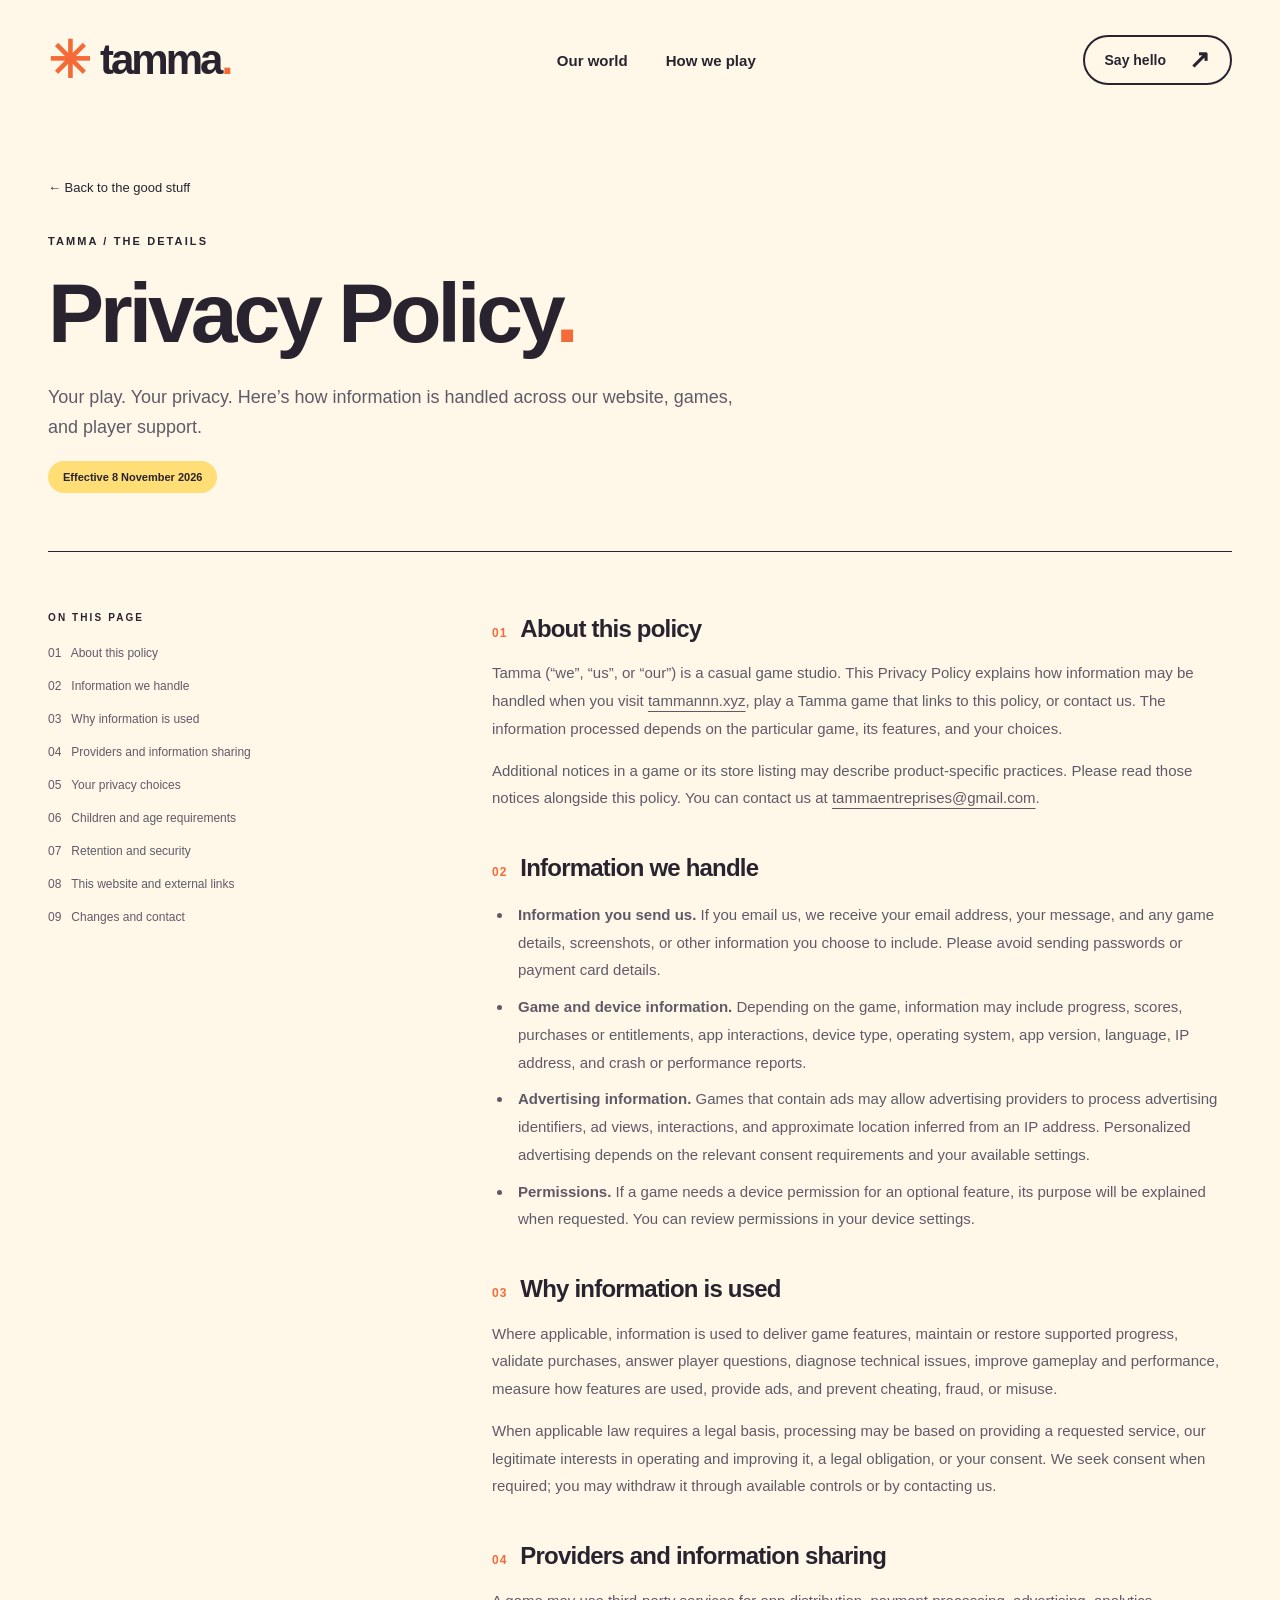
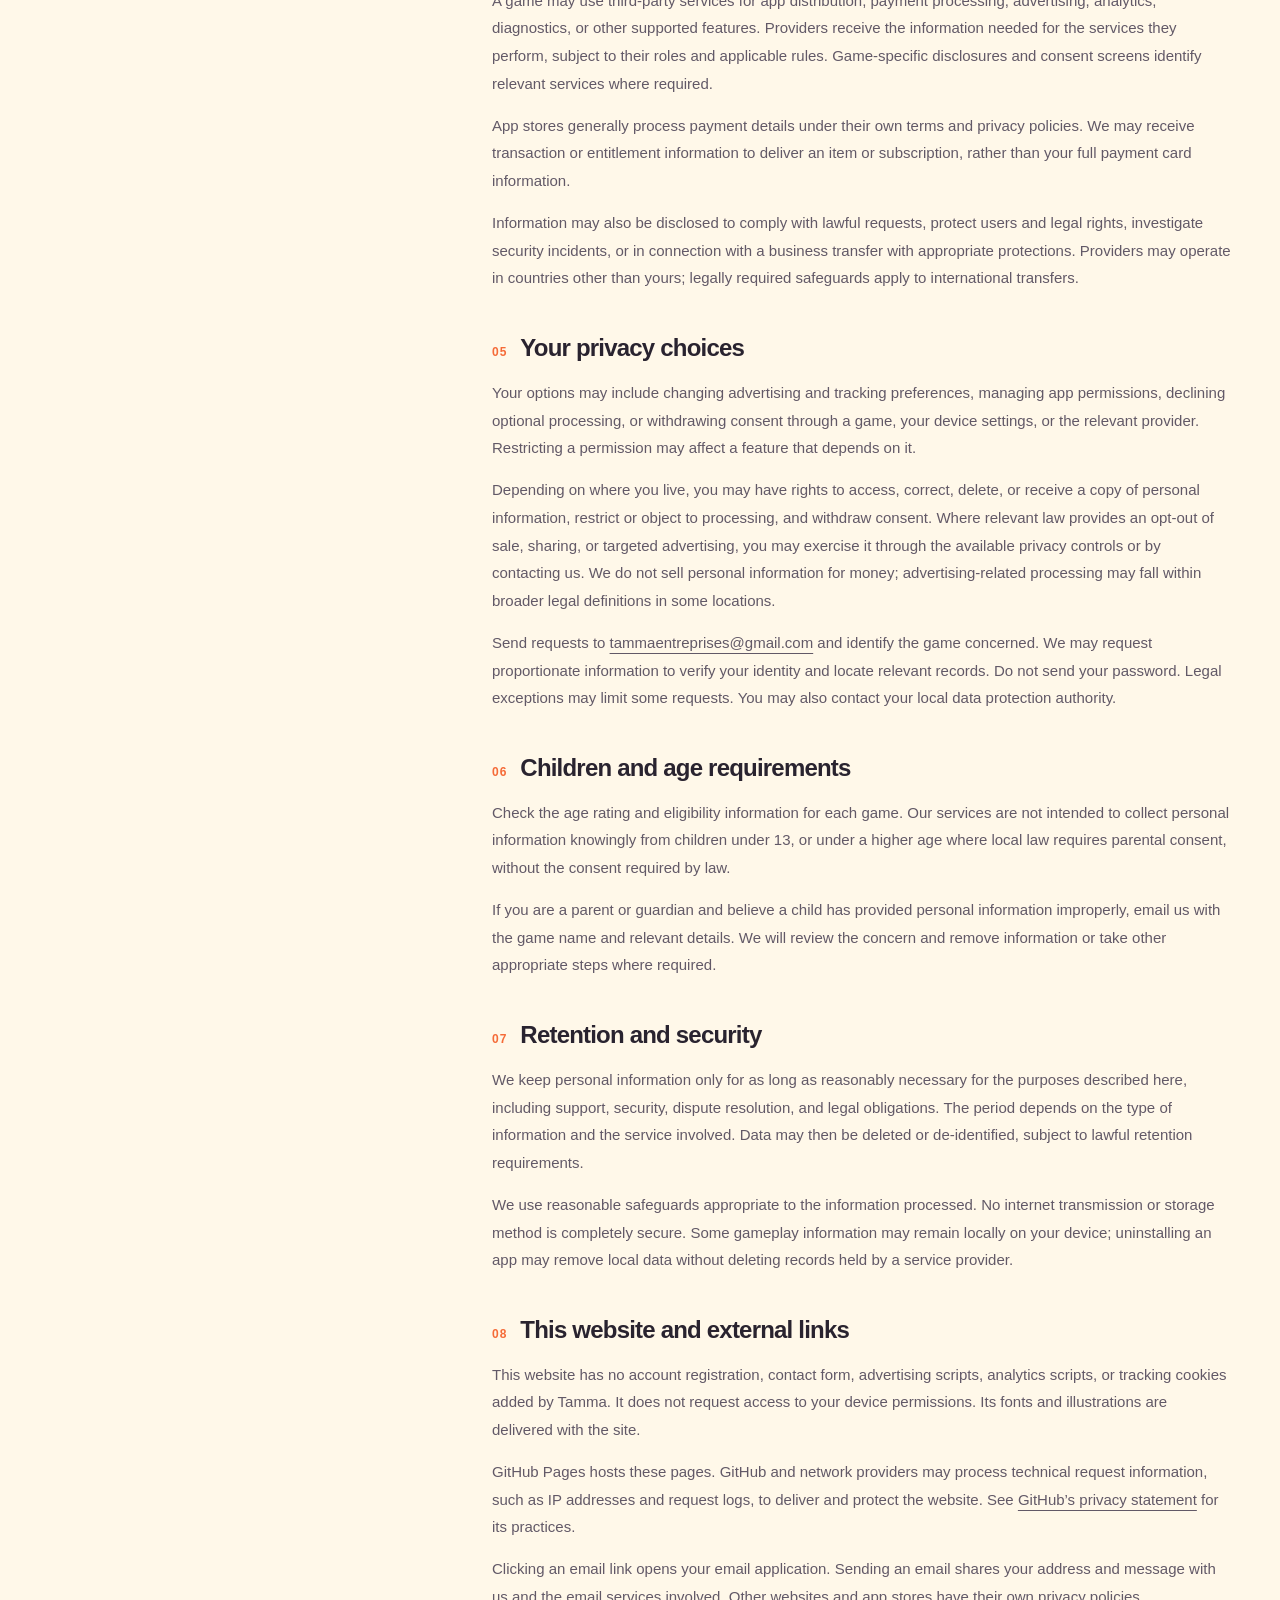
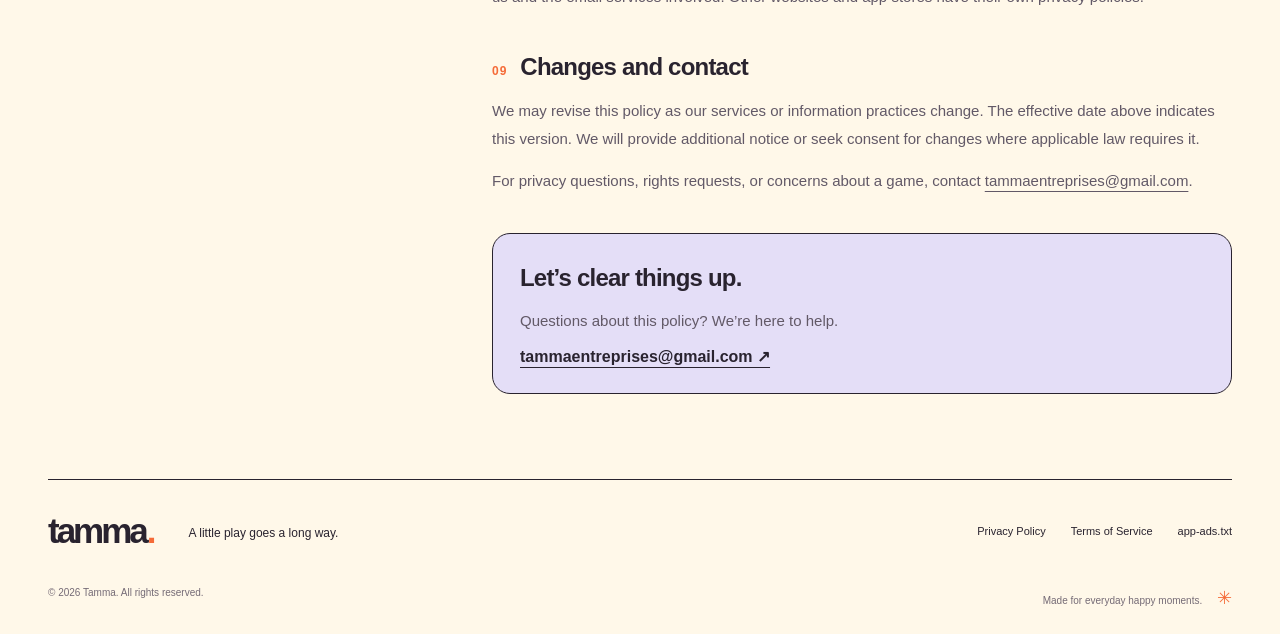
==== privacy-policy/index.html @ 41257cf4 "Serve privacy policy at /privacy-policy/" ====
<!doctype html><html lang="en"><head><meta charset="utf-8"><meta name="viewport" content="width=device-width, initial-scale=1"><meta name="theme-color" content="#fff8e9"><title>Privacy Policy | Tamma</title><meta name="description" content="Your play. Your privacy. Here’s how information is handled across our website, games, and player support."><link rel="canonical" href="https://tammannn.xyz/privacy-policy/"><link rel="icon" href="/favicon.svg" type="image/svg+xml"><link rel="stylesheet" href="/style.css"></head><body><a class="skip" href="#main">Skip to content</a><header class="site-header wrap"><a class="brand" href="/" aria-label="Tamma home"><span class="brand-flower" aria-hidden="true">✳</span>tamma<span class="brand-dot">.</span></a><nav aria-label="Main navigation"><a href="/#world">Our world</a><a href="/#approach">How we play</a></nav><a class="button small" href="/#contact">Say hello <span aria-hidden="true">↗</span></a></header><main id="main"><div class="legal-hero wrap"><a class="back-link" href="/">← Back to the good stuff</a><p class="eyebrow">TAMMA / THE DETAILS</p><h1>Privacy Policy<span class="orange-text">.</span></h1><p class="legal-intro">Your play. Your privacy. Here’s how information is handled across our website, games, and player support.</p><p class="legal-date">Effective 8 November 2026</p></div><div class="legal-layout wrap"><aside class="legal-toc"><p class="eyebrow">ON THIS PAGE</p><nav aria-label="On this page"><a href="#section-1">01 &nbsp; About this policy</a><a href="#section-2">02 &nbsp; Information we handle</a><a href="#section-3">03 &nbsp; Why information is used</a><a href="#section-4">04 &nbsp; Providers and information sharing</a><a href="#section-5">05 &nbsp; Your privacy choices</a><a href="#section-6">06 &nbsp; Children and age requirements</a><a href="#section-7">07 &nbsp; Retention and security</a><a href="#section-8">08 &nbsp; This website and external links</a><a href="#section-9">09 &nbsp; Changes and contact</a></nav></aside><article class="legal-body" aria-label="Privacy Policy"><section id="section-1"><h2><span>01</span>About this policy</h2><p>Tamma (“we”, “us”, or “our”) is a casual game studio. This Privacy Policy explains how information may be handled when you visit <a href="https://tammannn.xyz/">tammannn.xyz</a>, play a Tamma game that links to this policy, or contact us. The information processed depends on the particular game, its features, and your choices.</p><p>Additional notices in a game or its store listing may describe product-specific practices. Please read those notices alongside this policy. You can contact us at <a href="mailto:tammaentreprises@gmail.com">tammaentreprises@gmail.com</a>.</p></section><section id="section-2"><h2><span>02</span>Information we handle</h2><ul><li><strong>Information you send us.</strong> If you email us, we receive your email address, your message, and any game details, screenshots, or other information you choose to include. Please avoid sending passwords or payment card details.</li><li><strong>Game and device information.</strong> Depending on the game, information may include progress, scores, purchases or entitlements, app interactions, device type, operating system, app version, language, IP address, and crash or performance reports.</li><li><strong>Advertising information.</strong> Games that contain ads may allow advertising providers to process advertising identifiers, ad views, interactions, and approximate location inferred from an IP address. Personalized advertising depends on the relevant consent requirements and your available settings.</li><li><strong>Permissions.</strong> If a game needs a device permission for an optional feature, its purpose will be explained when requested. You can review permissions in your device settings.</li></ul></section><section id="section-3"><h2><span>03</span>Why information is used</h2><p>Where applicable, information is used to deliver game features, maintain or restore supported progress, validate purchases, answer player questions, diagnose technical issues, improve gameplay and performance, measure how features are used, provide ads, and prevent cheating, fraud, or misuse.</p><p>When applicable law requires a legal basis, processing may be based on providing a requested service, our legitimate interests in operating and improving it, a legal obligation, or your consent. We seek consent when required; you may withdraw it through available controls or by contacting us.</p></section><section id="section-4"><h2><span>04</span>Providers and information sharing</h2><p>A game may use third-party services for app distribution, payment processing, advertising, analytics, diagnostics, or other supported features. Providers receive the information needed for the services they perform, subject to their roles and applicable rules. Game-specific disclosures and consent screens identify relevant services where required.</p><p>App stores generally process payment details under their own terms and privacy policies. We may receive transaction or entitlement information to deliver an item or subscription, rather than your full payment card information.</p><p>Information may also be disclosed to comply with lawful requests, protect users and legal rights, investigate security incidents, or in connection with a business transfer with appropriate protections. Providers may operate in countries other than yours; legally required safeguards apply to international transfers.</p></section><section id="section-5"><h2><span>05</span>Your privacy choices</h2><p>Your options may include changing advertising and tracking preferences, managing app permissions, declining optional processing, or withdrawing consent through a game, your device settings, or the relevant provider. Restricting a permission may affect a feature that depends on it.</p><p>Depending on where you live, you may have rights to access, correct, delete, or receive a copy of personal information, restrict or object to processing, and withdraw consent. Where relevant law provides an opt-out of sale, sharing, or targeted advertising, you may exercise it through the available privacy controls or by contacting us. We do not sell personal information for money; advertising-related processing may fall within broader legal definitions in some locations.</p><p>Send requests to <a href="mailto:tammaentreprises@gmail.com">tammaentreprises@gmail.com</a> and identify the game concerned. We may request proportionate information to verify your identity and locate relevant records. Do not send your password. Legal exceptions may limit some requests. You may also contact your local data protection authority.</p></section><section id="section-6"><h2><span>06</span>Children and age requirements</h2><p>Check the age rating and eligibility information for each game. Our services are not intended to collect personal information knowingly from children under 13, or under a higher age where local law requires parental consent, without the consent required by law.</p><p>If you are a parent or guardian and believe a child has provided personal information improperly, email us with the game name and relevant details. We will review the concern and remove information or take other appropriate steps where required.</p></section><section id="section-7"><h2><span>07</span>Retention and security</h2><p>We keep personal information only for as long as reasonably necessary for the purposes described here, including support, security, dispute resolution, and legal obligations. The period depends on the type of information and the service involved. Data may then be deleted or de-identified, subject to lawful retention requirements.</p><p>We use reasonable safeguards appropriate to the information processed. No internet transmission or storage method is completely secure. Some gameplay information may remain locally on your device; uninstalling an app may remove local data without deleting records held by a service provider.</p></section><section id="section-8"><h2><span>08</span>This website and external links</h2><p>This website has no account registration, contact form, advertising scripts, analytics scripts, or tracking cookies added by Tamma. It does not request access to your device permissions. Its fonts and illustrations are delivered with the site.</p><p>GitHub Pages hosts these pages. GitHub and network providers may process technical request information, such as IP addresses and request logs, to deliver and protect the website. See <a href="https://docs.github.com/en/site-policy/privacy-policies/github-general-privacy-statement" rel="noopener noreferrer">GitHub’s privacy statement</a> for its practices.</p><p>Clicking an email link opens your email application. Sending an email shares your address and message with us and the email services involved. Other websites and app stores have their own privacy policies.</p></section><section id="section-9"><h2><span>09</span>Changes and contact</h2><p>We may revise this policy as our services or information practices change. The effective date above indicates this version. We will provide additional notice or seek consent for changes where applicable law requires it.</p><p>For privacy questions, rights requests, or concerns about a game, contact <a href="mailto:tammaentreprises@gmail.com">tammaentreprises@gmail.com</a>.</p></section><div class="legal-contact"><h2>Let’s clear things up.</h2><p>Questions about this policy? We’re here to help.</p><a href="mailto:tammaentreprises@gmail.com">tammaentreprises@gmail.com ↗</a></div></article></div></main>  <footer class="site-footer wrap"><div class="footer-top"><a class="brand" href="/" aria-label="Tamma home">tamma<span class="brand-dot">.</span></a><p>A little play goes a long way.</p><nav aria-label="Legal and advertising information"><a href="/privacy-policy/">Privacy Policy</a><a href="/terms-of-service/">Terms of Service</a><a href="/app-ads.txt">app-ads.txt</a></nav></div><div class="footer-bottom"><span>© 2026 Tamma. All rights reserved.</span><span>Made for everyday happy moments. <span aria-hidden="true">✳</span></span></div></footer></body></html>
---- style.css ----
:root{--cream:#fff8e9;--ink:#29232f;--orange:#f56b38;--purple:#6b4bd0;--mint:#9bd8bd;--line:#d9d1c2;--yellow:#ffdf75}
*{box-sizing:border-box}body{overflow-x:clip}html{scroll-behavior:smooth;scroll-padding-top:30px}body{margin:0;background:var(--cream);color:var(--ink);font-family:"Avenir Next",Avenir,"Trebuchet MS",Arial,sans-serif;-webkit-font-smoothing:antialiased}a{color:inherit;text-underline-offset:5px}a:focus-visible,button:focus-visible{outline:3px solid var(--purple);outline-offset:6px}::selection{background:var(--yellow);color:var(--ink)}.wrap{width:min(1200px,calc(100% - 96px));margin-inline:auto}.skip{position:absolute;left:12px;top:-70px;padding:12px;background:var(--ink);color:white;z-index:10}.skip:focus{top:10px}.site-header{height:120px;display:flex;align-items:center;justify-content:space-between;gap:24px}.brand{font-family:"Arial Rounded MT Bold","Avenir Next",Arial,sans-serif;font-size:42px;font-weight:900;text-decoration:none;letter-spacing:-3px;display:inline-flex;align-items:center;gap:9px}.brand-flower{font-family:Arial,sans-serif;font-size:51px;color:var(--orange);letter-spacing:0;line-height:1}.brand-dot{color:var(--orange);margin-left:-8px}.site-header nav{display:flex;gap:38px;font-size:15px;font-weight:650}.site-header nav a{text-decoration:none}.site-header nav a:hover{color:var(--purple)}.button{display:inline-flex;gap:30px;align-items:center;justify-content:center;border:2px solid var(--ink);background:var(--ink);color:var(--cream);padding:18px 25px;border-radius:50px;font-weight:750;font-size:16px;text-decoration:none;transition:transform .18s,background .18s}.button:hover{transform:translateY(-3px);background:var(--purple)}.button span{font-size:25px;line-height:.7}.button.small{font-size:14px;padding:14px 20px;gap:23px;background:transparent;color:var(--ink)}.button.small:hover{background:var(--yellow)}.hero{display:grid;grid-template-columns:1.05fr 1fr;align-items:center;gap:30px;padding-top:55px;padding-bottom:85px;min-height:660px}.eyebrow{font-size:11px;font-weight:800;letter-spacing:2.1px;display:flex;gap:10px;align-items:center;margin:0 0 24px}.status-dot{width:9px;height:9px;border-radius:50%;background:var(--orange)}h1,h2,h3,p{margin-top:0}h1{font-size:clamp(62px,6.8vw,94px);letter-spacing:-5.5px;line-height:1.02;font-weight:850;margin-bottom:30px}h1 .happy{color:var(--purple);position:relative;display:inline-block}.happy svg{position:absolute;width:100%;height:20px;left:0;bottom:-12px;overflow:visible}.happy svg path{fill:none;stroke:var(--orange);stroke-width:8;stroke-linecap:round}.hero-description{font-size:17px;line-height:1.85;max-width:440px;margin-bottom:30px;color:#625967}.hero-footnote{font-size:12px;color:#756b76;margin:19px 0 0}.play-scene{position:relative;aspect-ratio:1/1.02;isolation:isolate}.scene-orbit{position:absolute;inset:30px 0 0;border:1px dashed #c9bda8;border-radius:50%;transform:rotate(-18deg)}.scene-caption{position:absolute;left:28px;top:17px;font-size:10px;letter-spacing:2px;font-weight:750;transform:rotate(-8deg)}.piece{position:absolute;box-shadow:inset -10px -13px 0 #00000014,0 16px 0 #29232f0a}.piece.orange{background:var(--orange);width:47%;height:42%;left:7%;top:24%;border-radius:28%;transform:rotate(-13deg);z-index:3}.piece.orange:before{content:"";position:absolute;left:31%;top:-23%;width:40%;height:46%;background:var(--orange);border-radius:50%;z-index:-1}.piece.purple{background:#9873e9;width:43%;height:45%;right:0;top:40%;border-radius:50% 50% 28% 28%;transform:rotate(15deg);z-index:4}.piece.mint{width:39%;height:32%;left:20%;bottom:6%;background:var(--mint);border-radius:25px;transform:rotate(-7deg);z-index:2;display:grid;place-items:center}.piece-cross{font-size:95px;font-weight:900;color:#297e63;line-height:1}.eyes{display:flex;gap:22px;position:absolute;left:30%;top:37%}.eyes i{display:block;background:var(--ink);width:13px;height:24px;border-radius:50%}.smile{position:absolute;left:40%;top:57%;width:25%;height:15%;border-bottom:5px solid var(--ink);border-radius:0 0 50% 50%;transform:rotate(-3deg)}.purple .eyes{left:27%;top:35%;gap:25px}.purple .smile{left:36%;top:54%;width:29%}.cheek{position:absolute;background:#ffc18188;width:28px;height:14px;border-radius:50%;top:57%}.cheek.left{left:15%}.cheek.right{right:14%}.star{position:absolute;line-height:1}.star-one{font-size:115px;right:5%;top:4%;color:#efb534;transform:rotate(13deg)}.star-two{font-size:45px;left:0;bottom:15%;color:var(--purple);transform:rotate(10deg)}.little-ball{position:absolute;width:42px;height:42px;border-radius:50%;background:#9bd8bd;box-shadow:inset -6px -5px #00000012;left:58%;top:22%}.scene-sticker{position:absolute;right:-6px;bottom:3%;width:105px;height:105px;border-radius:50%;background:var(--yellow);display:grid;place-content:center;text-align:center;font-weight:900;font-size:23px;line-height:1.05;transform:rotate(13deg);z-index:5}.scene-doodle{position:absolute;width:95px;left:45%;top:-1%;z-index:-1;transform:rotate(15deg)}.scene-doodle path{fill:none;stroke:var(--ink);stroke-width:2.5;stroke-linecap:round;stroke-linejoin:round}.strip-clip{overflow:hidden;padding-block:20px;margin-block:-20px}.play-strip{background:var(--purple);color:var(--cream);overflow:hidden;padding:22px 0;transform:rotate(-1.8deg);width:100%;margin-bottom:30px}.play-strip>div{display:flex;align-items:center;justify-content:space-around;gap:45px;white-space:nowrap;font-weight:750;font-size:15px;letter-spacing:2px;width:max-content;min-width:100%;padding-inline:35px}.play-strip span{font-size:30px;color:var(--yellow)}.world-section{padding-top:105px;padding-bottom:110px}.section-heading{display:grid;grid-template-columns:1.3fr 1fr;gap:80px;align-items:end;margin-bottom:47px}h2{font-size:clamp(40px,4.1vw,57px);line-height:1.12;letter-spacing:-2.7px;font-weight:800;margin-bottom:0}.section-heading>p{font-size:16px;line-height:1.8;max-width:410px;color:#625967;margin-bottom:3px}.focus-grid{display:grid;grid-template-columns:repeat(3,1fr);gap:23px}.focus-card{border:1.5px solid var(--ink);border-radius:22px;overflow:hidden}.card-match{background:#ffe8cd}.card-sort{background:#e4def7}.card-discover{background:#d5eadf}.focus-art{height:225px;position:relative;display:flex;align-items:center;justify-content:center;gap:8px;overflow:hidden}.card-copy{padding:27px 26px 29px;background:#ffffff3d;border-top:1px solid #29232f25;min-height:206px}.card-number{font-size:9px;letter-spacing:1.4px;font-weight:800;display:block;margin-bottom:13px}h3{font-size:22px;letter-spacing:-.7px;line-height:1.25;margin-bottom:13px}.card-copy p{font-size:14px;line-height:1.8;margin-bottom:0;color:#514b55}.match-art span{width:74px;height:88px;background:var(--orange);border-radius:20px;color:#fff2bf;font-size:53px;line-height:88px;text-align:center;box-shadow:0 6px 0 #ba4a2b;transform:rotate(-10deg)}.match-art span:nth-child(2){background:var(--yellow);color:#a85a22;box-shadow:0 6px 0 #d2ad41;transform:translateY(-15px) rotate(3deg)}.match-art span:nth-child(3){transform:rotate(12deg)}.match-art i{position:absolute;top:18px;right:29px;font-style:normal;font-size:36px;color:var(--orange)}.sort-art{gap:17px}.sort-art>div{height:144px;width:62px;border:3px solid #9180b2;border-top:0;border-radius:0 0 27px 27px;padding:11px 6px 7px;display:flex;flex-direction:column-reverse;gap:4px;transform:rotate(-8deg);background:#ffffff45}.sort-art>div:nth-child(2){transform:translateY(-12px)}.sort-art>div:nth-child(3){transform:rotate(8deg)}.sort-art i{height:34px;border-radius:50%;background:var(--purple);box-shadow:inset -4px -4px #00000014}.sort-art>div:nth-child(2) i{background:var(--orange)}.sort-art>div:nth-child(3) i{background:#e7bc42}.discover-art svg{position:absolute;inset:18px 0 0;width:100%;height:190px;fill:none;stroke:#39836b;stroke-width:20;stroke-linejoin:round;stroke-linecap:round}.discover-art>span{font-size:67px;color:#e99f2e;position:absolute;top:16px;right:32px;transform:rotate(10deg);text-shadow:0 5px 0 #bc7c21}.path-dot{position:absolute;z-index:1;background:var(--cream);width:15px;height:15px;border-radius:50%}.path-dot.a{left:17%;bottom:61px}.path-dot.b{left:32%;bottom:61px}.path-dot.c{left:50%;top:111px}.availability-note{font-size:11px;color:#736b72;line-height:1.8;margin:24px 0 0}.approach-section{background:var(--yellow);padding:85px 0 75px;overflow:hidden;border-block:1px solid #ddc265}.approach-grid{display:grid;grid-template-columns:1fr 1.1fr;gap:130px}.approach-title{position:relative}.approach-title h2{font-size:64px;letter-spacing:-3.7px;line-height:1.02}.approach-title h2 em{font-style:normal;color:var(--purple)}.sun-doodle{font-size:140px;color:var(--orange);position:absolute;left:255px;bottom:-30px;line-height:1;transform:rotate(10deg)}.principles article{display:flex;align-items:flex-start;gap:24px;padding:25px 0;border-top:1.5px solid #29232f44}.principles article:first-child{padding-top:0;border:0}.principles article>span{width:40px;flex:none;font-size:34px;font-weight:800;color:var(--purple);line-height:1}.principles h3{font-size:23px}.principles p{font-size:14px;line-height:1.8;margin-bottom:0;color:#54482e}.contact-section{padding-top:110px;padding-bottom:105px;display:grid;grid-template-columns:1.6fr 1fr;gap:60px;align-items:center}.contact-section h2{margin-bottom:24px}.contact-section p:not(.eyebrow){font-size:16px;line-height:1.8;color:#625967}.orange-text{color:var(--orange)}.email-link{display:inline-flex;align-items:center;gap:24px;font-size:clamp(16px,2.05vw,28px);font-weight:750;text-decoration:none;border-bottom:2px solid var(--ink);padding-bottom:9px;overflow-wrap:anywhere}.email-link:hover{color:var(--purple);border-color:var(--purple)}.contact-section p.support-note{font-size:11px;max-width:490px;margin-top:18px;margin-bottom:0}.contact-face{position:relative;width:250px;height:250px;justify-self:center;background:#9873e9;border-radius:43% 48% 44% 50%;transform:rotate(10deg);box-shadow:inset -10px -14px #0000000c}.contact-face>span{position:absolute;right:-25px;top:-40px;font-size:95px;color:var(--orange)}.contact-face .eyes{top:38%;left:31%;gap:35px}.contact-face .smile{left:34%;top:56%;width:34%;height:20%}.site-footer{border-top:1.5px solid var(--ink);padding-top:31px;padding-bottom:25px}.footer-top{display:flex;align-items:center;gap:35px;flex-wrap:wrap}.footer-top .brand{font-size:35px}.footer-top>p{font-size:12px;margin:4px 0 0}.footer-top nav{margin-left:auto;display:flex;gap:25px;font-size:11px}.footer-top nav a{text-decoration:none}.footer-top nav a:hover{text-decoration:underline}.footer-bottom{display:flex;justify-content:space-between;font-size:10px;color:#756b76;margin-top:36px;gap:20px}.footer-bottom>span:last-child>span{color:var(--orange);font-size:18px;margin-left:12px}.legal-hero{padding-top:58px;padding-bottom:58px;border-bottom:1.5px solid var(--ink)}.back-link{display:inline-block;text-decoration:none;font-size:13px;margin-bottom:40px}.back-link:hover{color:var(--purple)}.legal-hero h1{font-size:clamp(52px,6.6vw,84px);margin-bottom:25px;letter-spacing:-4px}.legal-intro{font-size:18px;line-height:1.7;max-width:710px;color:#625967}.legal-date{display:inline-block;margin:0;font-size:11px;border-radius:30px;padding:10px 15px;background:var(--yellow);font-weight:750}.legal-layout{display:grid;grid-template-columns:240px minmax(0,740px);gap:80px;padding-top:60px;padding-bottom:85px;justify-content:space-between}.legal-toc{align-self:start;position:sticky;top:30px;font-size:12px}.legal-toc .eyebrow{font-size:10px;margin-bottom:21px}.legal-toc nav{display:flex;flex-direction:column;gap:15px}.legal-toc a{color:#625967;text-decoration:none;line-height:1.5}.legal-toc a:hover{color:var(--purple)}.legal-body section{margin-bottom:39px;scroll-margin-top:30px}.legal-body h2{font-size:24px;letter-spacing:-.8px;line-height:1.4;margin-bottom:14px}.legal-body h2>span{color:var(--orange);font-size:12px;letter-spacing:1px;margin-right:13px}.legal-body p,.legal-body li{font-size:15px;line-height:1.85;color:#625967;overflow-wrap:anywhere}.legal-body p{margin-bottom:14px}.legal-body ul{padding-left:21px}.legal-body li{padding-left:5px;margin-bottom:9px}.legal-contact{border:1.5px solid var(--ink);border-radius:18px;padding:27px;background:#e4def7}.legal-contact h2{margin-bottom:12px}.legal-contact p{margin-bottom:12px}.legal-contact>a{font-size:16px;font-weight:750;overflow-wrap:anywhere}.error-section{min-height:55vh;padding-block:70px}.error-section h1{margin-block:22px}.error-section p{font-size:18px;line-height:1.7}
@media(min-width:1500px){.hero{min-height:720px;gap:55px}.hero h1{font-size:96px}}
@media(max-width:1000px){.wrap{width:calc(100% - 56px)}.site-header{height:100px}.hero{gap:12px;padding-top:35px;padding-bottom:60px;min-height:570px}h1{font-size:68px;letter-spacing:-4px}.hero-description{font-size:15px}.scene-caption{font-size:8px;left:15px}.star-one{font-size:85px}.scene-sticker{width:80px;height:80px;font-size:19px}.piece-cross{font-size:70px}.eyes{gap:17px}.eyes i{width:10px;height:20px}.purple .eyes{gap:20px}.section-heading{gap:35px}.focus-grid{gap:15px}.focus-art{height:190px}.card-copy{padding:22px 20px}.card-copy h3{font-size:20px}.match-art span{width:58px;height:73px;font-size:43px;line-height:73px}.sort-art{gap:10px}.sort-art>div{width:53px;height:131px}.discover-art svg{top:0}.discover-art>span{font-size:57px;top:8px;right:15px}.path-dot{display:none}.approach-grid{gap:50px}.approach-title h2{font-size:58px}.sun-doodle{left:190px;font-size:110px}.contact-face{width:210px;height:210px}.legal-layout{grid-template-columns:190px minmax(0,1fr);gap:45px}.footer-top{gap:20px}.footer-top nav{gap:18px}}
@media(max-width:700px){.wrap{width:calc(100% - 40px)}.site-header{height:88px;gap:12px}.brand{font-size:35px;letter-spacing:-2.5px}.brand-flower{font-size:39px;gap:6px}.site-header nav{display:none}.button.small{font-size:12px;padding:12px 15px;gap:12px}.hero{grid-template-columns:1fr;padding-top:28px;padding-bottom:35px;gap:15px;min-height:0}.hero-copy{max-width:500px}h1{font-size:clamp(44px,13vw,62px);letter-spacing:-3px;margin-bottom:30px}.eyebrow{font-size:9px;letter-spacing:1.7px;margin-bottom:22px}.hero-description{font-size:15px;line-height:1.8;max-width:95%;margin-bottom:24px}.button{font-size:14px;padding:16px 22px;gap:25px}.hero-footnote{font-size:10px;margin-top:15px}.play-scene{width:min(100%,420px);justify-self:center;aspect-ratio:1.12;margin-top:15px}.scene-caption{top:10px;font-size:8px}.scene-orbit{inset:20px 5px 0}.piece.orange{top:23%}.piece.purple{top:41%}.piece.mint{bottom:3%}.scene-sticker{right:0;bottom:1%;width:74px;height:74px;font-size:18px}.star-one{font-size:85px}.star-two{font-size:35px}.scene-doodle{width:70px;left:49%}.little-ball{width:29px;height:29px;top:21%}.smile{border-width:4px}.play-strip{padding:15px 0;margin-bottom:0}.play-strip>div{font-size:11px;gap:25px;letter-spacing:1.7px}.play-strip span{font-size:22px}.world-section{padding-block:65px}.section-heading{grid-template-columns:1fr;gap:20px;margin-bottom:30px}h2{font-size:39px;letter-spacing:-2px}.section-heading>p{font-size:14px;max-width:100%}.focus-grid{grid-template-columns:1fr;gap:23px}.focus-art{height:210px}.card-copy{min-height:0;padding:25px}.card-copy h3{font-size:24px}.card-number{font-size:9px}.card-copy p{font-size:14px}.match-art span{width:73px;height:85px;line-height:85px;font-size:52px}.sort-art{gap:19px}.sort-art>div{height:140px;width:59px}.discover-art svg{width:300px;inset:9px auto auto;left:50%;transform:translateX(-50%)}.discover-art>span{right:calc(50% - 128px);top:20px;font-size:63px}.availability-note{font-size:10px}.approach-section{padding-block:55px}.approach-grid{grid-template-columns:1fr;gap:35px}.approach-title h2{font-size:51px;letter-spacing:-2.8px}.sun-doodle{left:auto;right:15px;bottom:0;font-size:110px}.principles article{gap:18px;padding-block:24px}.principles h3{font-size:21px}.principles p{font-size:13px}.principles article>span{font-size:29px;width:31px}.contact-section{grid-template-columns:1fr;padding-block:65px;gap:35px}.contact-section p:not(.eyebrow){font-size:14px}.email-link{font-size:clamp(15px,4.3vw,24px);gap:12px}.contact-section p.support-note{font-size:10px}.contact-face{width:150px;height:150px;justify-self:end;margin-right:25px}.contact-face>span{font-size:68px;right:-20px;top:-26px}.contact-face .eyes{gap:25px}.contact-face .eyes i{width:9px;height:16px}.contact-face .smile{border-width:4px}.site-footer{padding-block:25px}.footer-top{gap:15px}.footer-top .brand{font-size:32px}.footer-top>p{font-size:10px;margin-left:auto}.footer-top nav{width:100%;margin-top:15px;justify-content:space-between;font-size:10px;gap:12px}.footer-bottom{font-size:9px;flex-direction:column;gap:10px;margin-top:25px}.footer-bottom>span:last-child>span{font-size:15px}.legal-hero{padding-top:27px;padding-bottom:35px}.back-link{font-size:12px;margin-bottom:30px}.legal-hero h1{font-size:48px;letter-spacing:-2.6px}.legal-intro{font-size:15px}.legal-layout{grid-template-columns:1fr;gap:35px;padding-top:35px;padding-bottom:50px}.legal-toc{position:static;border-bottom:1px solid var(--line);padding-bottom:25px}.legal-toc nav{display:grid;grid-template-columns:1fr 1fr;gap:12px 20px}.legal-toc a{font-size:10px}.legal-toc .eyebrow{margin-bottom:15px}.legal-body h2{font-size:22px}.legal-body p,.legal-body li{font-size:14px}.legal-body h2>span{display:block;margin-bottom:4px}.legal-contact{padding:23px}.legal-contact>a{font-size:14px}.desktop-break{display:none}}
@media(prefers-reduced-motion:reduce){html{scroll-behavior:auto}*{transition:none!important}}
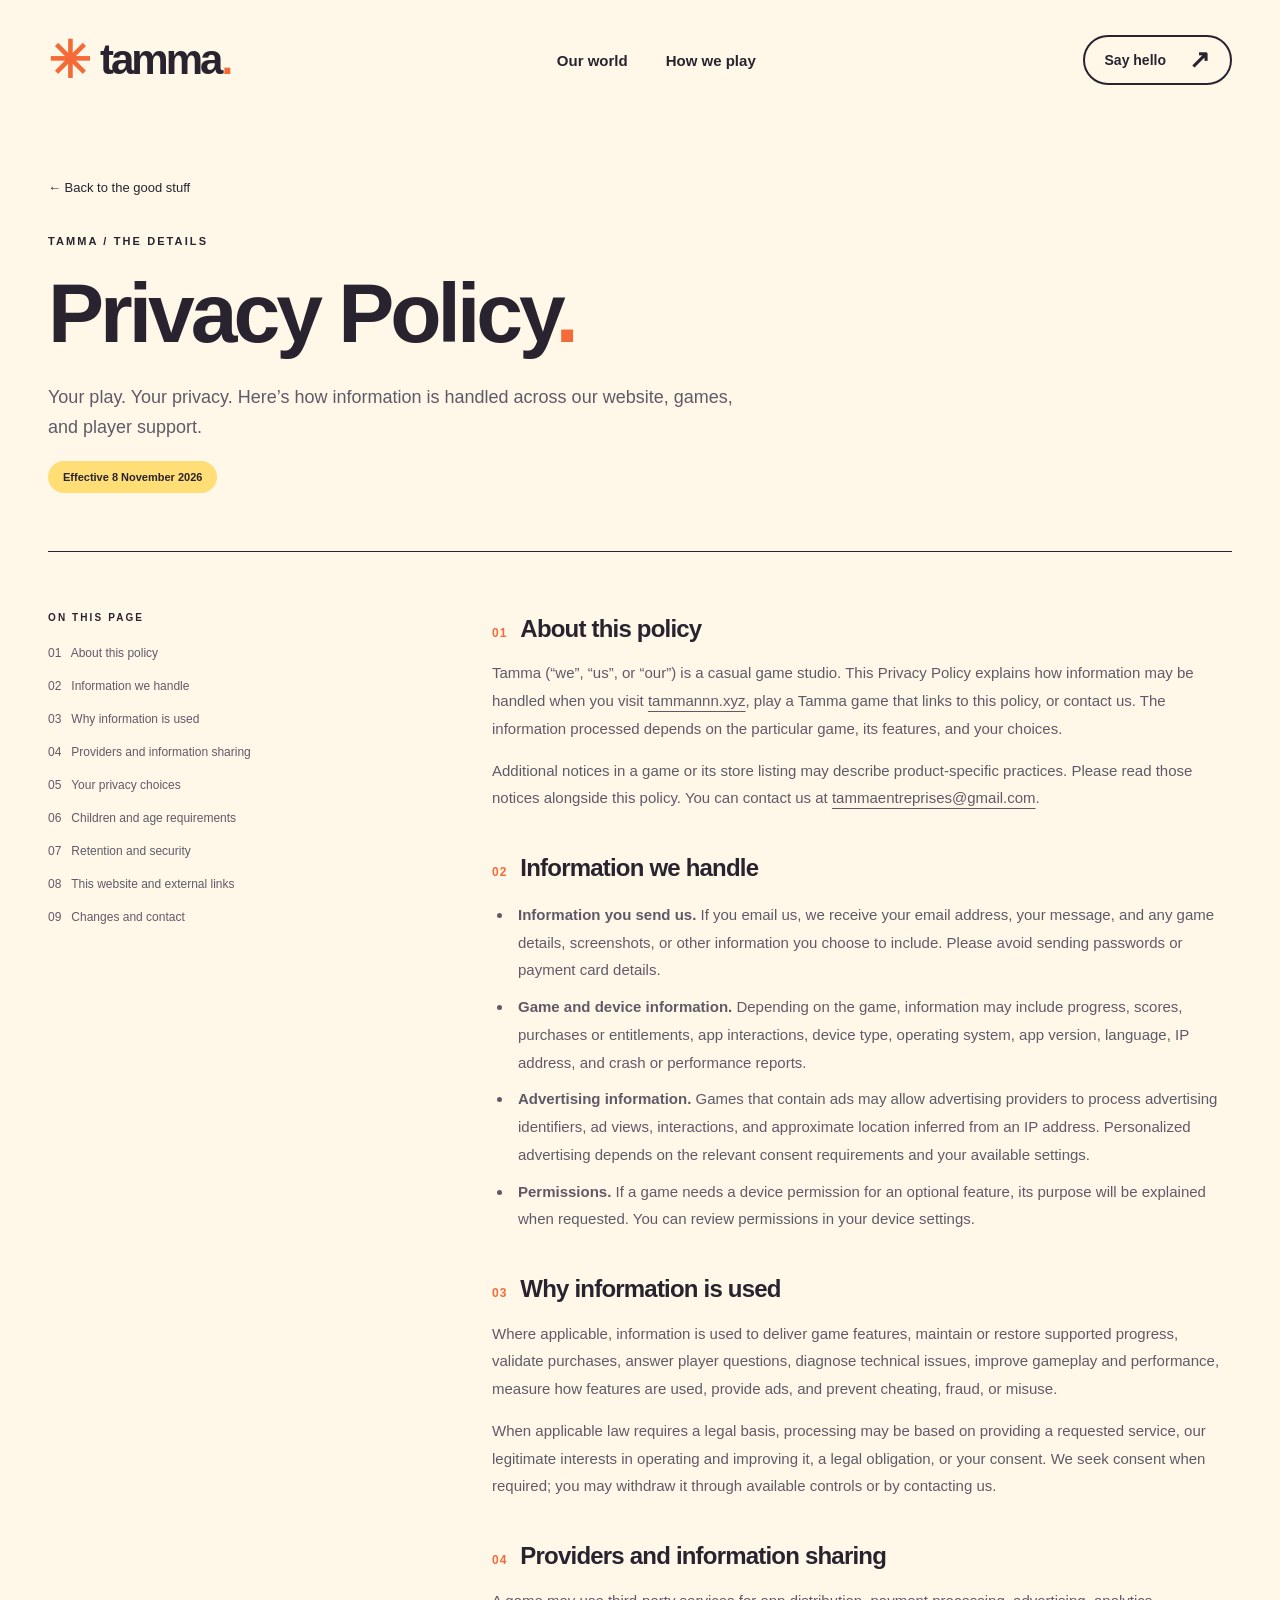
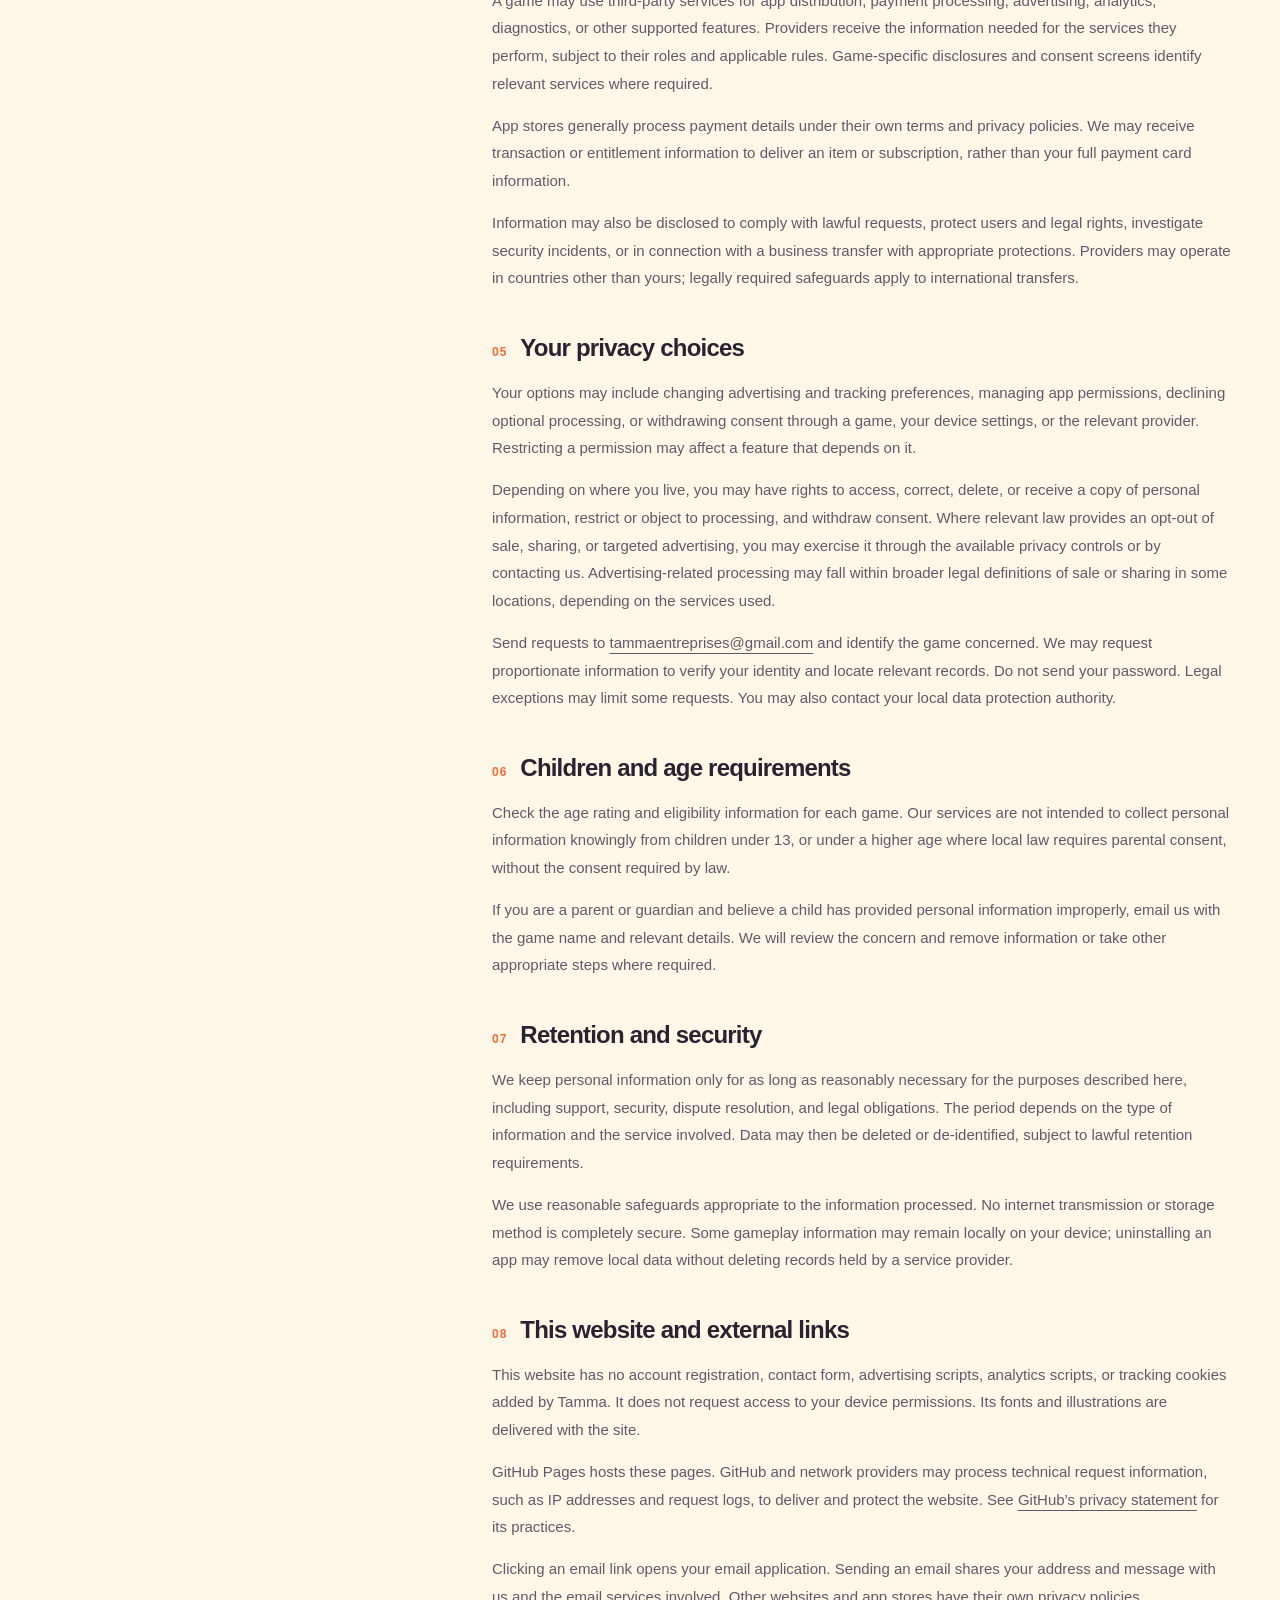
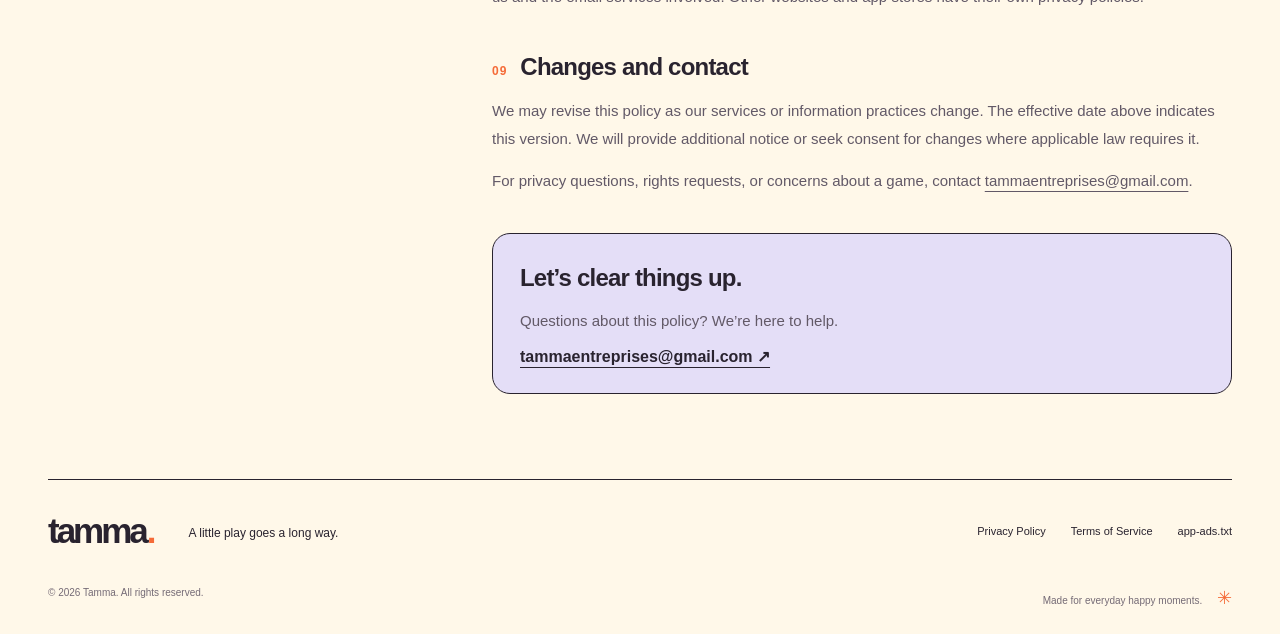
==== commit 2669795a: "Clarify product-dependent advertising privacy choices" ====
--- a/privacy-policy/index.html
+++ b/privacy-policy/index.html
@@ -1 +1 @@
-<!doctype html><html lang="en"><head><meta charset="utf-8"><meta name="viewport" content="width=device-width, initial-scale=1"><meta name="theme-color" content="#fff8e9"><title>Privacy Policy | Tamma</title><meta name="description" content="Your play. Your privacy. Here’s how information is handled across our website, games, and player support."><link rel="canonical" href="https://tammannn.xyz/privacy-policy/"><link rel="icon" href="/favicon.svg" type="image/svg+xml"><link rel="stylesheet" href="/style.css"></head><body><a class="skip" href="#main">Skip to content</a><header class="site-header wrap"><a class="brand" href="/" aria-label="Tamma home"><span class="brand-flower" aria-hidden="true">✳</span>tamma<span class="brand-dot">.</span></a><nav aria-label="Main navigation"><a href="/#world">Our world</a><a href="/#approach">How we play</a></nav><a class="button small" href="/#contact">Say hello <span aria-hidden="true">↗</span></a></header><main id="main"><div class="legal-hero wrap"><a class="back-link" href="/">← Back to the good stuff</a><p class="eyebrow">TAMMA / THE DETAILS</p><h1>Privacy Policy<span class="orange-text">.</span></h1><p class="legal-intro">Your play. Your privacy. Here’s how information is handled across our website, games, and player support.</p><p class="legal-date">Effective 8 November 2026</p></div><div class="legal-layout wrap"><aside class="legal-toc"><p class="eyebrow">ON THIS PAGE</p><nav aria-label="On this page"><a href="#section-1">01 &nbsp; About this policy</a><a href="#section-2">02 &nbsp; Information we handle</a><a href="#section-3">03 &nbsp; Why information is used</a><a href="#section-4">04 &nbsp; Providers and information sharing</a><a href="#section-5">05 &nbsp; Your privacy choices</a><a href="#section-6">06 &nbsp; Children and age requirements</a><a href="#section-7">07 &nbsp; Retention and security</a><a href="#section-8">08 &nbsp; This website and external links</a><a href="#section-9">09 &nbsp; Changes and contact</a></nav></aside><article class="legal-body" aria-label="Privacy Policy"><section id="section-1"><h2><span>01</span>About this policy</h2><p>Tamma (“we”, “us”, or “our”) is a casual game studio. This Privacy Policy explains how information may be handled when you visit <a href="https://tammannn.xyz/">tammannn.xyz</a>, play a Tamma game that links to this policy, or contact us. The information processed depends on the particular game, its features, and your choices.</p><p>Additional notices in a game or its store listing may describe product-specific practices. Please read those notices alongside this policy. You can contact us at <a href="mailto:tammaentreprises@gmail.com">tammaentreprises@gmail.com</a>.</p></section><section id="section-2"><h2><span>02</span>Information we handle</h2><ul><li><strong>Information you send us.</strong> If you email us, we receive your email address, your message, and any game details, screenshots, or other information you choose to include. Please avoid sending passwords or payment card details.</li><li><strong>Game and device information.</strong> Depending on the game, information may include progress, scores, purchases or entitlements, app interactions, device type, operating system, app version, language, IP address, and crash or performance reports.</li><li><strong>Advertising information.</strong> Games that contain ads may allow advertising providers to process advertising identifiers, ad views, interactions, and approximate location inferred from an IP address. Personalized advertising depends on the relevant consent requirements and your available settings.</li><li><strong>Permissions.</strong> If a game needs a device permission for an optional feature, its purpose will be explained when requested. You can review permissions in your device settings.</li></ul></section><section id="section-3"><h2><span>03</span>Why information is used</h2><p>Where applicable, information is used to deliver game features, maintain or restore supported progress, validate purchases, answer player questions, diagnose technical issues, improve gameplay and performance, measure how features are used, provide ads, and prevent cheating, fraud, or misuse.</p><p>When applicable law requires a legal basis, processing may be based on providing a requested service, our legitimate interests in operating and improving it, a legal obligation, or your consent. We seek consent when required; you may withdraw it through available controls or by contacting us.</p></section><section id="section-4"><h2><span>04</span>Providers and information sharing</h2><p>A game may use third-party services for app distribution, payment processing, advertising, analytics, diagnostics, or other supported features. Providers receive the information needed for the services they perform, subject to their roles and applicable rules. Game-specific disclosures and consent screens identify relevant services where required.</p><p>App stores generally process payment details under their own terms and privacy policies. We may receive transaction or entitlement information to deliver an item or subscription, rather than your full payment card information.</p><p>Information may also be disclosed to comply with lawful requests, protect users and legal rights, investigate security incidents, or in connection with a business transfer with appropriate protections. Providers may operate in countries other than yours; legally required safeguards apply to international transfers.</p></section><section id="section-5"><h2><span>05</span>Your privacy choices</h2><p>Your options may include changing advertising and tracking preferences, managing app permissions, declining optional processing, or withdrawing consent through a game, your device settings, or the relevant provider. Restricting a permission may affect a feature that depends on it.</p><p>Depending on where you live, you may have rights to access, correct, delete, or receive a copy of personal information, restrict or object to processing, and withdraw consent. Where relevant law provides an opt-out of sale, sharing, or targeted advertising, you may exercise it through the available privacy controls or by contacting us. We do not sell personal information for money; advertising-related processing may fall within broader legal definitions in some locations.</p><p>Send requests to <a href="mailto:tammaentreprises@gmail.com">tammaentreprises@gmail.com</a> and identify the game concerned. We may request proportionate information to verify your identity and locate relevant records. Do not send your password. Legal exceptions may limit some requests. You may also contact your local data protection authority.</p></section><section id="section-6"><h2><span>06</span>Children and age requirements</h2><p>Check the age rating and eligibility information for each game. Our services are not intended to collect personal information knowingly from children under 13, or under a higher age where local law requires parental consent, without the consent required by law.</p><p>If you are a parent or guardian and believe a child has provided personal information improperly, email us with the game name and relevant details. We will review the concern and remove information or take other appropriate steps where required.</p></section><section id="section-7"><h2><span>07</span>Retention and security</h2><p>We keep personal information only for as long as reasonably necessary for the purposes described here, including support, security, dispute resolution, and legal obligations. The period depends on the type of information and the service involved. Data may then be deleted or de-identified, subject to lawful retention requirements.</p><p>We use reasonable safeguards appropriate to the information processed. No internet transmission or storage method is completely secure. Some gameplay information may remain locally on your device; uninstalling an app may remove local data without deleting records held by a service provider.</p></section><section id="section-8"><h2><span>08</span>This website and external links</h2><p>This website has no account registration, contact form, advertising scripts, analytics scripts, or tracking cookies added by Tamma. It does not request access to your device permissions. Its fonts and illustrations are delivered with the site.</p><p>GitHub Pages hosts these pages. GitHub and network providers may process technical request information, such as IP addresses and request logs, to deliver and protect the website. See <a href="https://docs.github.com/en/site-policy/privacy-policies/github-general-privacy-statement" rel="noopener noreferrer">GitHub’s privacy statement</a> for its practices.</p><p>Clicking an email link opens your email application. Sending an email shares your address and message with us and the email services involved. Other websites and app stores have their own privacy policies.</p></section><section id="section-9"><h2><span>09</span>Changes and contact</h2><p>We may revise this policy as our services or information practices change. The effective date above indicates this version. We will provide additional notice or seek consent for changes where applicable law requires it.</p><p>For privacy questions, rights requests, or concerns about a game, contact <a href="mailto:tammaentreprises@gmail.com">tammaentreprises@gmail.com</a>.</p></section><div class="legal-contact"><h2>Let’s clear things up.</h2><p>Questions about this policy? We’re here to help.</p><a href="mailto:tammaentreprises@gmail.com">tammaentreprises@gmail.com ↗</a></div></article></div></main>  <footer class="site-footer wrap"><div class="footer-top"><a class="brand" href="/" aria-label="Tamma home">tamma<span class="brand-dot">.</span></a><p>A little play goes a long way.</p><nav aria-label="Legal and advertising information"><a href="/privacy-policy/">Privacy Policy</a><a href="/terms-of-service/">Terms of Service</a><a href="/app-ads.txt">app-ads.txt</a></nav></div><div class="footer-bottom"><span>© 2026 Tamma. All rights reserved.</span><span>Made for everyday happy moments. <span aria-hidden="true">✳</span></span></div></footer></body></html>
+<!doctype html><html lang="en"><head><meta charset="utf-8"><meta name="viewport" content="width=device-width, initial-scale=1"><meta name="theme-color" content="#fff8e9"><title>Privacy Policy | Tamma</title><meta name="description" content="Your play. Your privacy. Here’s how information is handled across our website, games, and player support."><link rel="canonical" href="https://tammannn.xyz/privacy-policy/"><link rel="icon" href="/favicon.svg" type="image/svg+xml"><link rel="stylesheet" href="/style.css"></head><body><a class="skip" href="#main">Skip to content</a><header class="site-header wrap"><a class="brand" href="/" aria-label="Tamma home"><span class="brand-flower" aria-hidden="true">✳</span>tamma<span class="brand-dot">.</span></a><nav aria-label="Main navigation"><a href="/#world">Our world</a><a href="/#approach">How we play</a></nav><a class="button small" href="/#contact">Say hello <span aria-hidden="true">↗</span></a></header><main id="main"><div class="legal-hero wrap"><a class="back-link" href="/">← Back to the good stuff</a><p class="eyebrow">TAMMA / THE DETAILS</p><h1>Privacy Policy<span class="orange-text">.</span></h1><p class="legal-intro">Your play. Your privacy. Here’s how information is handled across our website, games, and player support.</p><p class="legal-date">Effective 8 November 2026</p></div><div class="legal-layout wrap"><aside class="legal-toc"><p class="eyebrow">ON THIS PAGE</p><nav aria-label="On this page"><a href="#section-1">01 &nbsp; About this policy</a><a href="#section-2">02 &nbsp; Information we handle</a><a href="#section-3">03 &nbsp; Why information is used</a><a href="#section-4">04 &nbsp; Providers and information sharing</a><a href="#section-5">05 &nbsp; Your privacy choices</a><a href="#section-6">06 &nbsp; Children and age requirements</a><a href="#section-7">07 &nbsp; Retention and security</a><a href="#section-8">08 &nbsp; This website and external links</a><a href="#section-9">09 &nbsp; Changes and contact</a></nav></aside><article class="legal-body" aria-label="Privacy Policy"><section id="section-1"><h2><span>01</span>About this policy</h2><p>Tamma (“we”, “us”, or “our”) is a casual game studio. This Privacy Policy explains how information may be handled when you visit <a href="https://tammannn.xyz/">tammannn.xyz</a>, play a Tamma game that links to this policy, or contact us. The information processed depends on the particular game, its features, and your choices.</p><p>Additional notices in a game or its store listing may describe product-specific practices. Please read those notices alongside this policy. You can contact us at <a href="mailto:tammaentreprises@gmail.com">tammaentreprises@gmail.com</a>.</p></section><section id="section-2"><h2><span>02</span>Information we handle</h2><ul><li><strong>Information you send us.</strong> If you email us, we receive your email address, your message, and any game details, screenshots, or other information you choose to include. Please avoid sending passwords or payment card details.</li><li><strong>Game and device information.</strong> Depending on the game, information may include progress, scores, purchases or entitlements, app interactions, device type, operating system, app version, language, IP address, and crash or performance reports.</li><li><strong>Advertising information.</strong> Games that contain ads may allow advertising providers to process advertising identifiers, ad views, interactions, and approximate location inferred from an IP address. Personalized advertising depends on the relevant consent requirements and your available settings.</li><li><strong>Permissions.</strong> If a game needs a device permission for an optional feature, its purpose will be explained when requested. You can review permissions in your device settings.</li></ul></section><section id="section-3"><h2><span>03</span>Why information is used</h2><p>Where applicable, information is used to deliver game features, maintain or restore supported progress, validate purchases, answer player questions, diagnose technical issues, improve gameplay and performance, measure how features are used, provide ads, and prevent cheating, fraud, or misuse.</p><p>When applicable law requires a legal basis, processing may be based on providing a requested service, our legitimate interests in operating and improving it, a legal obligation, or your consent. We seek consent when required; you may withdraw it through available controls or by contacting us.</p></section><section id="section-4"><h2><span>04</span>Providers and information sharing</h2><p>A game may use third-party services for app distribution, payment processing, advertising, analytics, diagnostics, or other supported features. Providers receive the information needed for the services they perform, subject to their roles and applicable rules. Game-specific disclosures and consent screens identify relevant services where required.</p><p>App stores generally process payment details under their own terms and privacy policies. We may receive transaction or entitlement information to deliver an item or subscription, rather than your full payment card information.</p><p>Information may also be disclosed to comply with lawful requests, protect users and legal rights, investigate security incidents, or in connection with a business transfer with appropriate protections. Providers may operate in countries other than yours; legally required safeguards apply to international transfers.</p></section><section id="section-5"><h2><span>05</span>Your privacy choices</h2><p>Your options may include changing advertising and tracking preferences, managing app permissions, declining optional processing, or withdrawing consent through a game, your device settings, or the relevant provider. Restricting a permission may affect a feature that depends on it.</p><p>Depending on where you live, you may have rights to access, correct, delete, or receive a copy of personal information, restrict or object to processing, and withdraw consent. Where relevant law provides an opt-out of sale, sharing, or targeted advertising, you may exercise it through the available privacy controls or by contacting us. Advertising-related processing may fall within broader legal definitions of sale or sharing in some locations, depending on the services used.</p><p>Send requests to <a href="mailto:tammaentreprises@gmail.com">tammaentreprises@gmail.com</a> and identify the game concerned. We may request proportionate information to verify your identity and locate relevant records. Do not send your password. Legal exceptions may limit some requests. You may also contact your local data protection authority.</p></section><section id="section-6"><h2><span>06</span>Children and age requirements</h2><p>Check the age rating and eligibility information for each game. Our services are not intended to collect personal information knowingly from children under 13, or under a higher age where local law requires parental consent, without the consent required by law.</p><p>If you are a parent or guardian and believe a child has provided personal information improperly, email us with the game name and relevant details. We will review the concern and remove information or take other appropriate steps where required.</p></section><section id="section-7"><h2><span>07</span>Retention and security</h2><p>We keep personal information only for as long as reasonably necessary for the purposes described here, including support, security, dispute resolution, and legal obligations. The period depends on the type of information and the service involved. Data may then be deleted or de-identified, subject to lawful retention requirements.</p><p>We use reasonable safeguards appropriate to the information processed. No internet transmission or storage method is completely secure. Some gameplay information may remain locally on your device; uninstalling an app may remove local data without deleting records held by a service provider.</p></section><section id="section-8"><h2><span>08</span>This website and external links</h2><p>This website has no account registration, contact form, advertising scripts, analytics scripts, or tracking cookies added by Tamma. It does not request access to your device permissions. Its fonts and illustrations are delivered with the site.</p><p>GitHub Pages hosts these pages. GitHub and network providers may process technical request information, such as IP addresses and request logs, to deliver and protect the website. See <a href="https://docs.github.com/en/site-policy/privacy-policies/github-general-privacy-statement" rel="noopener noreferrer">GitHub’s privacy statement</a> for its practices.</p><p>Clicking an email link opens your email application. Sending an email shares your address and message with us and the email services involved. Other websites and app stores have their own privacy policies.</p></section><section id="section-9"><h2><span>09</span>Changes and contact</h2><p>We may revise this policy as our services or information practices change. The effective date above indicates this version. We will provide additional notice or seek consent for changes where applicable law requires it.</p><p>For privacy questions, rights requests, or concerns about a game, contact <a href="mailto:tammaentreprises@gmail.com">tammaentreprises@gmail.com</a>.</p></section><div class="legal-contact"><h2>Let’s clear things up.</h2><p>Questions about this policy? We’re here to help.</p><a href="mailto:tammaentreprises@gmail.com">tammaentreprises@gmail.com ↗</a></div></article></div></main>  <footer class="site-footer wrap"><div class="footer-top"><a class="brand" href="/" aria-label="Tamma home">tamma<span class="brand-dot">.</span></a><p>A little play goes a long way.</p><nav aria-label="Legal and advertising information"><a href="/privacy-policy/">Privacy Policy</a><a href="/terms-of-service/">Terms of Service</a><a href="/app-ads.txt">app-ads.txt</a></nav></div><div class="footer-bottom"><span>© 2026 Tamma. All rights reserved.</span><span>Made for everyday happy moments. <span aria-hidden="true">✳</span></span></div></footer></body></html>
--- a/style.css
+++ b/style.css
@@ -1,6 +1,7 @@
 :root{--cream:#fff8e9;--ink:#29232f;--orange:#f56b38;--purple:#6b4bd0;--mint:#9bd8bd;--line:#d9d1c2;--yellow:#ffdf75}
-*{box-sizing:border-box}body{overflow-x:clip}html{scroll-behavior:smooth;scroll-padding-top:30px}body{margin:0;background:var(--cream);color:var(--ink);font-family:"Avenir Next",Avenir,"Trebuchet MS",Arial,sans-serif;-webkit-font-smoothing:antialiased}a{color:inherit;text-underline-offset:5px}a:focus-visible,button:focus-visible{outline:3px solid var(--purple);outline-offset:6px}::selection{background:var(--yellow);color:var(--ink)}.wrap{width:min(1200px,calc(100% - 96px));margin-inline:auto}.skip{position:absolute;left:12px;top:-70px;padding:12px;background:var(--ink);color:white;z-index:10}.skip:focus{top:10px}.site-header{height:120px;display:flex;align-items:center;justify-content:space-between;gap:24px}.brand{font-family:"Arial Rounded MT Bold","Avenir Next",Arial,sans-serif;font-size:42px;font-weight:900;text-decoration:none;letter-spacing:-3px;display:inline-flex;align-items:center;gap:9px}.brand-flower{font-family:Arial,sans-serif;font-size:51px;color:var(--orange);letter-spacing:0;line-height:1}.brand-dot{color:var(--orange);margin-left:-8px}.site-header nav{display:flex;gap:38px;font-size:15px;font-weight:650}.site-header nav a{text-decoration:none}.site-header nav a:hover{color:var(--purple)}.button{display:inline-flex;gap:30px;align-items:center;justify-content:center;border:2px solid var(--ink);background:var(--ink);color:var(--cream);padding:18px 25px;border-radius:50px;font-weight:750;font-size:16px;text-decoration:none;transition:transform .18s,background .18s}.button:hover{transform:translateY(-3px);background:var(--purple)}.button span{font-size:25px;line-height:.7}.button.small{font-size:14px;padding:14px 20px;gap:23px;background:transparent;color:var(--ink)}.button.small:hover{background:var(--yellow)}.hero{display:grid;grid-template-columns:1.05fr 1fr;align-items:center;gap:30px;padding-top:55px;padding-bottom:85px;min-height:660px}.eyebrow{font-size:11px;font-weight:800;letter-spacing:2.1px;display:flex;gap:10px;align-items:center;margin:0 0 24px}.status-dot{width:9px;height:9px;border-radius:50%;background:var(--orange)}h1,h2,h3,p{margin-top:0}h1{font-size:clamp(62px,6.8vw,94px);letter-spacing:-5.5px;line-height:1.02;font-weight:850;margin-bottom:30px}h1 .happy{color:var(--purple);position:relative;display:inline-block}.happy svg{position:absolute;width:100%;height:20px;left:0;bottom:-12px;overflow:visible}.happy svg path{fill:none;stroke:var(--orange);stroke-width:8;stroke-linecap:round}.hero-description{font-size:17px;line-height:1.85;max-width:440px;margin-bottom:30px;color:#625967}.hero-footnote{font-size:12px;color:#756b76;margin:19px 0 0}.play-scene{position:relative;aspect-ratio:1/1.02;isolation:isolate}.scene-orbit{position:absolute;inset:30px 0 0;border:1px dashed #c9bda8;border-radius:50%;transform:rotate(-18deg)}.scene-caption{position:absolute;left:28px;top:17px;font-size:10px;letter-spacing:2px;font-weight:750;transform:rotate(-8deg)}.piece{position:absolute;box-shadow:inset -10px -13px 0 #00000014,0 16px 0 #29232f0a}.piece.orange{background:var(--orange);width:47%;height:42%;left:7%;top:24%;border-radius:28%;transform:rotate(-13deg);z-index:3}.piece.orange:before{content:"";position:absolute;left:31%;top:-23%;width:40%;height:46%;background:var(--orange);border-radius:50%;z-index:-1}.piece.purple{background:#9873e9;width:43%;height:45%;right:0;top:40%;border-radius:50% 50% 28% 28%;transform:rotate(15deg);z-index:4}.piece.mint{width:39%;height:32%;left:20%;bottom:6%;background:var(--mint);border-radius:25px;transform:rotate(-7deg);z-index:2;display:grid;place-items:center}.piece-cross{font-size:95px;font-weight:900;color:#297e63;line-height:1}.eyes{display:flex;gap:22px;position:absolute;left:30%;top:37%}.eyes i{display:block;background:var(--ink);width:13px;height:24px;border-radius:50%}.smile{position:absolute;left:40%;top:57%;width:25%;height:15%;border-bottom:5px solid var(--ink);border-radius:0 0 50% 50%;transform:rotate(-3deg)}.purple .eyes{left:27%;top:35%;gap:25px}.purple .smile{left:36%;top:54%;width:29%}.cheek{position:absolute;background:#ffc18188;width:28px;height:14px;border-radius:50%;top:57%}.cheek.left{left:15%}.cheek.right{right:14%}.star{position:absolute;line-height:1}.star-one{font-size:115px;right:5%;top:4%;color:#efb534;transform:rotate(13deg)}.star-two{font-size:45px;left:0;bottom:15%;color:var(--purple);transform:rotate(10deg)}.little-ball{position:absolute;width:42px;height:42px;border-radius:50%;background:#9bd8bd;box-shadow:inset -6px -5px #00000012;left:58%;top:22%}.scene-sticker{position:absolute;right:-6px;bottom:3%;width:105px;height:105px;border-radius:50%;background:var(--yellow);display:grid;place-content:center;text-align:center;font-weight:900;font-size:23px;line-height:1.05;transform:rotate(13deg);z-index:5}.scene-doodle{position:absolute;width:95px;left:45%;top:-1%;z-index:-1;transform:rotate(15deg)}.scene-doodle path{fill:none;stroke:var(--ink);stroke-width:2.5;stroke-linecap:round;stroke-linejoin:round}.strip-clip{overflow:hidden;padding-block:20px;margin-block:-20px}.play-strip{background:var(--purple);color:var(--cream);overflow:hidden;padding:22px 0;transform:rotate(-1.8deg);width:100%;margin-bottom:30px}.play-strip>div{display:flex;align-items:center;justify-content:space-around;gap:45px;white-space:nowrap;font-weight:750;font-size:15px;letter-spacing:2px;width:max-content;min-width:100%;padding-inline:35px}.play-strip span{font-size:30px;color:var(--yellow)}.world-section{padding-top:105px;padding-bottom:110px}.section-heading{display:grid;grid-template-columns:1.3fr 1fr;gap:80px;align-items:end;margin-bottom:47px}h2{font-size:clamp(40px,4.1vw,57px);line-height:1.12;letter-spacing:-2.7px;font-weight:800;margin-bottom:0}.section-heading>p{font-size:16px;line-height:1.8;max-width:410px;color:#625967;margin-bottom:3px}.focus-grid{display:grid;grid-template-columns:repeat(3,1fr);gap:23px}.focus-card{border:1.5px solid var(--ink);border-radius:22px;overflow:hidden}.card-match{background:#ffe8cd}.card-sort{background:#e4def7}.card-discover{background:#d5eadf}.focus-art{height:225px;position:relative;display:flex;align-items:center;justify-content:center;gap:8px;overflow:hidden}.card-copy{padding:27px 26px 29px;background:#ffffff3d;border-top:1px solid #29232f25;min-height:206px}.card-number{font-size:9px;letter-spacing:1.4px;font-weight:800;display:block;margin-bottom:13px}h3{font-size:22px;letter-spacing:-.7px;line-height:1.25;margin-bottom:13px}.card-copy p{font-size:14px;line-height:1.8;margin-bottom:0;color:#514b55}.match-art span{width:74px;height:88px;background:var(--orange);border-radius:20px;color:#fff2bf;font-size:53px;line-height:88px;text-align:center;box-shadow:0 6px 0 #ba4a2b;transform:rotate(-10deg)}.match-art span:nth-child(2){background:var(--yellow);color:#a85a22;box-shadow:0 6px 0 #d2ad41;transform:translateY(-15px) rotate(3deg)}.match-art span:nth-child(3){transform:rotate(12deg)}.match-art i{position:absolute;top:18px;right:29px;font-style:normal;font-size:36px;color:var(--orange)}.sort-art{gap:17px}.sort-art>div{height:144px;width:62px;border:3px solid #9180b2;border-top:0;border-radius:0 0 27px 27px;padding:11px 6px 7px;display:flex;flex-direction:column-reverse;gap:4px;transform:rotate(-8deg);background:#ffffff45}.sort-art>div:nth-child(2){transform:translateY(-12px)}.sort-art>div:nth-child(3){transform:rotate(8deg)}.sort-art i{height:34px;border-radius:50%;background:var(--purple);box-shadow:inset -4px -4px #00000014}.sort-art>div:nth-child(2) i{background:var(--orange)}.sort-art>div:nth-child(3) i{background:#e7bc42}.discover-art svg{position:absolute;inset:18px 0 0;width:100%;height:190px;fill:none;stroke:#39836b;stroke-width:20;stroke-linejoin:round;stroke-linecap:round}.discover-art>span{font-size:67px;color:#e99f2e;position:absolute;top:16px;right:32px;transform:rotate(10deg);text-shadow:0 5px 0 #bc7c21}.path-dot{position:absolute;z-index:1;background:var(--cream);width:15px;height:15px;border-radius:50%}.path-dot.a{left:17%;bottom:61px}.path-dot.b{left:32%;bottom:61px}.path-dot.c{left:50%;top:111px}.availability-note{font-size:11px;color:#736b72;line-height:1.8;margin:24px 0 0}.approach-section{background:var(--yellow);padding:85px 0 75px;overflow:hidden;border-block:1px solid #ddc265}.approach-grid{display:grid;grid-template-columns:1fr 1.1fr;gap:130px}.approach-title{position:relative}.approach-title h2{font-size:64px;letter-spacing:-3.7px;line-height:1.02}.approach-title h2 em{font-style:normal;color:var(--purple)}.sun-doodle{font-size:140px;color:var(--orange);position:absolute;left:255px;bottom:-30px;line-height:1;transform:rotate(10deg)}.principles article{display:flex;align-items:flex-start;gap:24px;padding:25px 0;border-top:1.5px solid #29232f44}.principles article:first-child{padding-top:0;border:0}.principles article>span{width:40px;flex:none;font-size:34px;font-weight:800;color:var(--purple);line-height:1}.principles h3{font-size:23px}.principles p{font-size:14px;line-height:1.8;margin-bottom:0;color:#54482e}.contact-section{padding-top:110px;padding-bottom:105px;display:grid;grid-template-columns:1.6fr 1fr;gap:60px;align-items:center}.contact-section h2{margin-bottom:24px}.contact-section p:not(.eyebrow){font-size:16px;line-height:1.8;color:#625967}.orange-text{color:var(--orange)}.email-link{display:inline-flex;align-items:center;gap:24px;font-size:clamp(16px,2.05vw,28px);font-weight:750;text-decoration:none;border-bottom:2px solid var(--ink);padding-bottom:9px;overflow-wrap:anywhere}.email-link:hover{color:var(--purple);border-color:var(--purple)}.contact-section p.support-note{font-size:11px;max-width:490px;margin-top:18px;margin-bottom:0}.contact-face{position:relative;width:250px;height:250px;justify-self:center;background:#9873e9;border-radius:43% 48% 44% 50%;transform:rotate(10deg);box-shadow:inset -10px -14px #0000000c}.contact-face>span{position:absolute;right:-25px;top:-40px;font-size:95px;color:var(--orange)}.contact-face .eyes{top:38%;left:31%;gap:35px}.contact-face .smile{left:34%;top:56%;width:34%;height:20%}.site-footer{border-top:1.5px solid var(--ink);padding-top:31px;padding-bottom:25px}.footer-top{display:flex;align-items:center;gap:35px;flex-wrap:wrap}.footer-top .brand{font-size:35px}.footer-top>p{font-size:12px;margin:4px 0 0}.footer-top nav{margin-left:auto;display:flex;gap:25px;font-size:11px}.footer-top nav a{text-decoration:none}.footer-top nav a:hover{text-decoration:underline}.footer-bottom{display:flex;justify-content:space-between;font-size:10px;color:#756b76;margin-top:36px;gap:20px}.footer-bottom>span:last-child>span{color:var(--orange);font-size:18px;margin-left:12px}.legal-hero{padding-top:58px;padding-bottom:58px;border-bottom:1.5px solid var(--ink)}.back-link{display:inline-block;text-decoration:none;font-size:13px;margin-bottom:40px}.back-link:hover{color:var(--purple)}.legal-hero h1{font-size:clamp(52px,6.6vw,84px);margin-bottom:25px;letter-spacing:-4px}.legal-intro{font-size:18px;line-height:1.7;max-width:710px;color:#625967}.legal-date{display:inline-block;margin:0;font-size:11px;border-radius:30px;padding:10px 15px;background:var(--yellow);font-weight:750}.legal-layout{display:grid;grid-template-columns:240px minmax(0,740px);gap:80px;padding-top:60px;padding-bottom:85px;justify-content:space-between}.legal-toc{align-self:start;position:sticky;top:30px;font-size:12px}.legal-toc .eyebrow{font-size:10px;margin-bottom:21px}.legal-toc nav{display:flex;flex-direction:column;gap:15px}.legal-toc a{color:#625967;text-decoration:none;line-height:1.5}.legal-toc a:hover{color:var(--purple)}.legal-body section{margin-bottom:39px;scroll-margin-top:30px}.legal-body h2{font-size:24px;letter-spacing:-.8px;line-height:1.4;margin-bottom:14px}.legal-body h2>span{color:var(--orange);font-size:12px;letter-spacing:1px;margin-right:13px}.legal-body p,.legal-body li{font-size:15px;line-height:1.85;color:#625967;overflow-wrap:anywhere}.legal-body p{margin-bottom:14px}.legal-body ul{padding-left:21px}.legal-body li{padding-left:5px;margin-bottom:9px}.legal-contact{border:1.5px solid var(--ink);border-radius:18px;padding:27px;background:#e4def7}.legal-contact h2{margin-bottom:12px}.legal-contact p{margin-bottom:12px}.legal-contact>a{font-size:16px;font-weight:750;overflow-wrap:anywhere}.error-section{min-height:55vh;padding-block:70px}.error-section h1{margin-block:22px}.error-section p{font-size:18px;line-height:1.7}
+*{box-sizing:border-box}body{overflow-x:clip}html{scroll-behavior:smooth;scroll-padding-top:30px}body{margin:0;background:var(--cream);color:var(--ink);font-family:"Avenir Next",Avenir,"Trebuchet MS",Arial,sans-serif;-webkit-font-smoothing:antialiased}a{color:inherit;text-underline-offset:5px}a:focus-visible,button:focus-visible{outline:3px solid var(--purple);outline-offset:6px}::selection{background:var(--yellow);color:var(--ink)}.wrap{width:min(1200px,calc(100% - 96px));margin-inline:auto}.skip{position:absolute;left:12px;top:-70px;padding:12px;background:var(--ink);color:white;z-index:10}.skip:focus{top:10px}.site-header{height:120px;display:flex;align-items:center;justify-content:space-between;gap:24px}.brand{font-family:"Arial Rounded MT Bold","Avenir Next",Arial,sans-serif;font-size:42px;font-weight:900;text-decoration:none;letter-spacing:-3px;display:inline-flex;align-items:center;gap:9px}.brand-flower{font-family:Arial,sans-serif;font-size:51px;color:var(--orange);letter-spacing:0;line-height:1}.brand-dot{color:var(--orange);margin-left:-8px}.site-header nav{display:flex;gap:38px;font-size:15px;font-weight:650}.site-header nav a{text-decoration:none}.site-header nav a:hover{color:var(--purple)}.button{white-space:nowrap;display:inline-flex;gap:30px;align-items:center;justify-content:center;border:2px solid var(--ink);background:var(--ink);color:var(--cream);padding:18px 25px;border-radius:50px;font-weight:750;font-size:16px;text-decoration:none;transition:transform .18s,background .18s}.button:hover{transform:translateY(-3px);background:var(--purple)}.button span{font-size:25px;line-height:.7}.button.small{font-size:14px;padding:14px 20px;gap:23px;background:transparent;color:var(--ink)}.button.small:hover{background:var(--yellow)}.hero{display:grid;grid-template-columns:1.05fr 1fr;align-items:center;gap:30px;padding-top:55px;padding-bottom:85px;min-height:660px}.eyebrow{font-size:11px;font-weight:800;letter-spacing:2.1px;display:flex;gap:10px;align-items:center;margin:0 0 24px}.status-dot{width:9px;height:9px;border-radius:50%;background:var(--orange)}h1,h2,h3,p{margin-top:0}h1{font-size:clamp(62px,6.8vw,94px);letter-spacing:-5.5px;line-height:1.02;font-weight:850;margin-bottom:30px}h1 .happy{color:var(--purple);position:relative;display:inline-block}.happy svg{position:absolute;width:100%;height:20px;left:0;bottom:-12px;overflow:visible}.happy svg path{fill:none;stroke:var(--orange);stroke-width:8;stroke-linecap:round}.hero-description{font-size:17px;line-height:1.85;max-width:440px;margin-bottom:30px;color:#625967}.hero-footnote{font-size:12px;color:#756b76;margin:19px 0 0}.play-scene{position:relative;aspect-ratio:1/1.02;isolation:isolate}.scene-orbit{position:absolute;inset:40px 25px 20px;border:1px dashed #c9bda8;border-radius:50%;transform:rotate(-18deg)}.scene-caption{position:absolute;left:28px;top:17px;font-size:10px;letter-spacing:2px;font-weight:750;transform:rotate(-8deg)}.piece{position:absolute;box-shadow:inset -10px -13px 0 #00000014,0 16px 0 #29232f0a}.piece.orange{background:var(--orange);width:47%;height:42%;left:7%;top:24%;border-radius:28%;transform:rotate(-13deg);z-index:3}.piece.orange:before{content:"";position:absolute;left:31%;top:-23%;width:40%;height:46%;background:var(--orange);border-radius:50%;z-index:-1}.piece.purple{background:#9873e9;width:43%;height:45%;right:0;top:40%;border-radius:50% 50% 28% 28%;transform:rotate(15deg);z-index:4}.piece.mint{width:39%;height:32%;left:20%;bottom:6%;background:var(--mint);border-radius:25px;transform:rotate(-7deg);z-index:2;display:grid;place-items:center}.piece-cross{font-size:95px;font-weight:900;color:#297e63;line-height:1}.eyes{display:flex;gap:22px;position:absolute;left:30%;top:37%}.eyes i{display:block;background:var(--ink);width:13px;height:24px;border-radius:50%}.smile{position:absolute;left:40%;top:57%;width:25%;height:15%;border-bottom:5px solid var(--ink);border-radius:0 0 50% 50%;transform:rotate(-3deg)}.purple .eyes{left:27%;top:35%;gap:25px}.purple .smile{left:36%;top:54%;width:29%}.cheek{position:absolute;background:#ffc18188;width:28px;height:14px;border-radius:50%;top:57%}.cheek.left{left:15%}.cheek.right{right:14%}.star{position:absolute;line-height:1}.star-one{font-size:115px;right:5%;top:4%;color:#efb534;transform:rotate(13deg)}.star-two{font-size:45px;left:0;bottom:15%;color:var(--purple);transform:rotate(10deg)}.little-ball{position:absolute;width:42px;height:42px;border-radius:50%;background:#9bd8bd;box-shadow:inset -6px -5px #00000012;left:58%;top:22%}.scene-sticker{position:absolute;right:-6px;bottom:3%;width:105px;height:105px;border-radius:50%;background:var(--yellow);display:grid;place-content:center;text-align:center;font-weight:900;font-size:23px;line-height:1.05;transform:rotate(13deg);z-index:5}.scene-doodle{position:absolute;width:95px;left:45%;top:-1%;z-index:-1;transform:rotate(15deg)}.scene-doodle path{fill:none;stroke:var(--ink);stroke-width:2.5;stroke-linecap:round;stroke-linejoin:round}.strip-clip{overflow:hidden;padding-block:20px;margin-block:-20px}.play-strip{background:var(--purple);color:var(--cream);overflow:hidden;padding:22px 0;transform:rotate(-1.8deg);width:100%;margin-bottom:30px}.play-strip>div{display:flex;align-items:center;justify-content:space-around;gap:45px;white-space:nowrap;font-weight:750;font-size:15px;letter-spacing:2px;width:max-content;min-width:100%;padding-inline:35px}.play-strip span{font-size:30px;color:var(--yellow)}.world-section{padding-top:105px;padding-bottom:110px}.section-heading{display:grid;grid-template-columns:1.3fr 1fr;gap:80px;align-items:end;margin-bottom:47px}h2{font-size:clamp(40px,4.1vw,57px);line-height:1.12;letter-spacing:-2.7px;font-weight:800;margin-bottom:0}.section-heading>p{font-size:16px;line-height:1.8;max-width:410px;color:#625967;margin-bottom:3px}.focus-grid{display:grid;grid-template-columns:repeat(3,1fr);gap:23px}.focus-card{border:1.5px solid var(--ink);border-radius:22px;overflow:hidden}.card-match{background:#ffe8cd}.card-sort{background:#e4def7}.card-discover{background:#d5eadf}.focus-art{height:225px;position:relative;display:flex;align-items:center;justify-content:center;gap:8px;overflow:hidden}.card-copy{padding:27px 26px 29px;background:#ffffff3d;border-top:1px solid #29232f25;min-height:206px}.card-number{font-size:9px;letter-spacing:1.4px;font-weight:800;display:block;margin-bottom:13px}h3{font-size:22px;letter-spacing:-.7px;line-height:1.25;margin-bottom:13px}.card-copy p{font-size:14px;line-height:1.8;margin-bottom:0;color:#514b55}.match-art span{width:74px;height:88px;background:var(--orange);border-radius:20px;color:#fff2bf;font-size:53px;line-height:88px;text-align:center;box-shadow:0 6px 0 #ba4a2b;transform:rotate(-10deg)}.match-art span:nth-child(2){background:var(--yellow);color:#a85a22;box-shadow:0 6px 0 #d2ad41;transform:translateY(-15px) rotate(3deg)}.match-art span:nth-child(3){transform:rotate(12deg)}.match-art i{position:absolute;top:18px;right:29px;font-style:normal;font-size:36px;color:var(--orange)}.sort-art{gap:17px}.sort-art>div{height:144px;width:62px;border:3px solid #9180b2;border-top:0;border-radius:0 0 27px 27px;padding:11px 6px 7px;display:flex;flex-direction:column-reverse;gap:4px;transform:rotate(-8deg);background:#ffffff45}.sort-art>div:nth-child(2){transform:translateY(-12px)}.sort-art>div:nth-child(3){transform:rotate(8deg)}.sort-art i{height:34px;border-radius:50%;background:var(--purple);box-shadow:inset -4px -4px #00000014}.sort-art>div:nth-child(2) i{background:var(--orange)}.sort-art>div:nth-child(3) i{background:#e7bc42}.discover-art svg{position:absolute;inset:18px 0 0;width:100%;height:190px;fill:none;stroke:#39836b;stroke-width:20;stroke-linejoin:round;stroke-linecap:round}.discover-art>span{font-size:67px;color:#e99f2e;position:absolute;top:16px;right:32px;transform:rotate(10deg);text-shadow:0 5px 0 #bc7c21}.path-dot{position:absolute;z-index:1;background:var(--cream);width:15px;height:15px;border-radius:50%}.path-dot.a{left:17%;bottom:61px}.path-dot.b{left:32%;bottom:61px}.path-dot.c{left:50%;top:111px}.availability-note{font-size:11px;color:#736b72;line-height:1.8;margin:24px 0 0}.approach-section{background:var(--yellow);padding:85px 0 75px;overflow:hidden;border-block:1px solid #ddc265}.approach-grid{display:grid;grid-template-columns:1fr 1.1fr;gap:130px}.approach-title{position:relative}.approach-title h2{font-size:64px;letter-spacing:-3.7px;line-height:1.02}.approach-title h2 em{font-style:normal;color:var(--purple)}.sun-doodle{font-size:140px;color:var(--orange);position:absolute;left:255px;bottom:-30px;line-height:1;transform:rotate(10deg)}.principles article{display:flex;align-items:flex-start;gap:24px;padding:25px 0;border-top:1.5px solid #29232f44}.principles article:first-child{padding-top:0;border:0}.principles article>span{width:40px;flex:none;font-size:34px;font-weight:800;color:var(--purple);line-height:1}.principles h3{font-size:23px}.principles p{font-size:14px;line-height:1.8;margin-bottom:0;color:#54482e}.contact-section{padding-top:110px;padding-bottom:105px;display:grid;grid-template-columns:1.6fr 1fr;gap:60px;align-items:center}.contact-section h2{margin-bottom:24px}.contact-section p:not(.eyebrow){font-size:16px;line-height:1.8;color:#625967}.orange-text{color:var(--orange)}.email-link{display:inline-flex;align-items:center;gap:24px;font-size:clamp(16px,2.05vw,28px);font-weight:750;text-decoration:none;border-bottom:2px solid var(--ink);padding-bottom:9px;overflow-wrap:anywhere}.email-link:hover{color:var(--purple);border-color:var(--purple)}.contact-section p.support-note{font-size:11px;max-width:490px;margin-top:18px;margin-bottom:0}.contact-face{position:relative;width:250px;height:250px;justify-self:center;background:#9873e9;border-radius:43% 48% 44% 50%;transform:rotate(10deg);box-shadow:inset -10px -14px #0000000c}.contact-face>span{position:absolute;right:-25px;top:-40px;font-size:95px;color:var(--orange)}.contact-face .eyes{top:38%;left:31%;gap:35px}.contact-face .smile{left:34%;top:56%;width:34%;height:20%}.site-footer{border-top:1.5px solid var(--ink);padding-top:31px;padding-bottom:25px}.footer-top{display:flex;align-items:center;gap:35px;flex-wrap:wrap}.footer-top .brand{font-size:35px}.footer-top>p{font-size:12px;margin:4px 0 0}.footer-top nav{margin-left:auto;display:flex;gap:25px;font-size:11px}.footer-top nav a{text-decoration:none}.footer-top nav a:hover{text-decoration:underline}.footer-bottom{display:flex;justify-content:space-between;font-size:10px;color:#756b76;margin-top:36px;gap:20px}.footer-bottom>span:last-child>span{color:var(--orange);font-size:18px;margin-left:12px}.legal-hero{padding-top:58px;padding-bottom:58px;border-bottom:1.5px solid var(--ink)}.back-link{display:inline-block;text-decoration:none;font-size:13px;margin-bottom:40px}.back-link:hover{color:var(--purple)}.legal-hero h1{font-size:clamp(52px,6.6vw,84px);margin-bottom:25px;letter-spacing:-4px}.legal-intro{font-size:18px;line-height:1.7;max-width:710px;color:#625967}.legal-date{display:inline-block;margin:0;font-size:11px;border-radius:30px;padding:10px 15px;background:var(--yellow);font-weight:750}.legal-layout{display:grid;grid-template-columns:240px minmax(0,740px);gap:80px;padding-top:60px;padding-bottom:85px;justify-content:space-between}.legal-toc{align-self:start;position:sticky;top:30px;font-size:12px}.legal-toc .eyebrow{font-size:10px;margin-bottom:21px}.legal-toc nav{display:flex;flex-direction:column;gap:15px}.legal-toc a{color:#625967;text-decoration:none;line-height:1.5}.legal-toc a:hover{color:var(--purple)}.legal-body section{margin-bottom:39px;scroll-margin-top:30px}.legal-body h2{font-size:24px;letter-spacing:-.8px;line-height:1.4;margin-bottom:14px}.legal-body h2>span{color:var(--orange);font-size:12px;letter-spacing:1px;margin-right:13px}.legal-body p,.legal-body li{font-size:15px;line-height:1.85;color:#625967;overflow-wrap:anywhere}.legal-body p{margin-bottom:14px}.legal-body ul{padding-left:21px}.legal-body li{padding-left:5px;margin-bottom:9px}.legal-contact{border:1.5px solid var(--ink);border-radius:18px;padding:27px;background:#e4def7}.legal-contact h2{margin-bottom:12px}.legal-contact p{margin-bottom:12px}.legal-contact>a{font-size:16px;font-weight:750;overflow-wrap:anywhere}.error-section{min-height:55vh;padding-block:70px}.error-section h1{margin-block:22px}.error-section p{font-size:18px;line-height:1.7}
 @media(min-width:1500px){.hero{min-height:720px;gap:55px}.hero h1{font-size:96px}}
 @media(max-width:1000px){.wrap{width:calc(100% - 56px)}.site-header{height:100px}.hero{gap:12px;padding-top:35px;padding-bottom:60px;min-height:570px}h1{font-size:68px;letter-spacing:-4px}.hero-description{font-size:15px}.scene-caption{font-size:8px;left:15px}.star-one{font-size:85px}.scene-sticker{width:80px;height:80px;font-size:19px}.piece-cross{font-size:70px}.eyes{gap:17px}.eyes i{width:10px;height:20px}.purple .eyes{gap:20px}.section-heading{gap:35px}.focus-grid{gap:15px}.focus-art{height:190px}.card-copy{padding:22px 20px}.card-copy h3{font-size:20px}.match-art span{width:58px;height:73px;font-size:43px;line-height:73px}.sort-art{gap:10px}.sort-art>div{width:53px;height:131px}.discover-art svg{top:0}.discover-art>span{font-size:57px;top:8px;right:15px}.path-dot{display:none}.approach-grid{gap:50px}.approach-title h2{font-size:58px}.sun-doodle{left:190px;font-size:110px}.contact-face{width:210px;height:210px}.legal-layout{grid-template-columns:190px minmax(0,1fr);gap:45px}.footer-top{gap:20px}.footer-top nav{gap:18px}}
-@media(max-width:700px){.wrap{width:calc(100% - 40px)}.site-header{height:88px;gap:12px}.brand{font-size:35px;letter-spacing:-2.5px}.brand-flower{font-size:39px;gap:6px}.site-header nav{display:none}.button.small{font-size:12px;padding:12px 15px;gap:12px}.hero{grid-template-columns:1fr;padding-top:28px;padding-bottom:35px;gap:15px;min-height:0}.hero-copy{max-width:500px}h1{font-size:clamp(44px,13vw,62px);letter-spacing:-3px;margin-bottom:30px}.eyebrow{font-size:9px;letter-spacing:1.7px;margin-bottom:22px}.hero-description{font-size:15px;line-height:1.8;max-width:95%;margin-bottom:24px}.button{font-size:14px;padding:16px 22px;gap:25px}.hero-footnote{font-size:10px;margin-top:15px}.play-scene{width:min(100%,420px);justify-self:center;aspect-ratio:1.12;margin-top:15px}.scene-caption{top:10px;font-size:8px}.scene-orbit{inset:20px 5px 0}.piece.orange{top:23%}.piece.purple{top:41%}.piece.mint{bottom:3%}.scene-sticker{right:0;bottom:1%;width:74px;height:74px;font-size:18px}.star-one{font-size:85px}.star-two{font-size:35px}.scene-doodle{width:70px;left:49%}.little-ball{width:29px;height:29px;top:21%}.smile{border-width:4px}.play-strip{padding:15px 0;margin-bottom:0}.play-strip>div{font-size:11px;gap:25px;letter-spacing:1.7px}.play-strip span{font-size:22px}.world-section{padding-block:65px}.section-heading{grid-template-columns:1fr;gap:20px;margin-bottom:30px}h2{font-size:39px;letter-spacing:-2px}.section-heading>p{font-size:14px;max-width:100%}.focus-grid{grid-template-columns:1fr;gap:23px}.focus-art{height:210px}.card-copy{min-height:0;padding:25px}.card-copy h3{font-size:24px}.card-number{font-size:9px}.card-copy p{font-size:14px}.match-art span{width:73px;height:85px;line-height:85px;font-size:52px}.sort-art{gap:19px}.sort-art>div{height:140px;width:59px}.discover-art svg{width:300px;inset:9px auto auto;left:50%;transform:translateX(-50%)}.discover-art>span{right:calc(50% - 128px);top:20px;font-size:63px}.availability-note{font-size:10px}.approach-section{padding-block:55px}.approach-grid{grid-template-columns:1fr;gap:35px}.approach-title h2{font-size:51px;letter-spacing:-2.8px}.sun-doodle{left:auto;right:15px;bottom:0;font-size:110px}.principles article{gap:18px;padding-block:24px}.principles h3{font-size:21px}.principles p{font-size:13px}.principles article>span{font-size:29px;width:31px}.contact-section{grid-template-columns:1fr;padding-block:65px;gap:35px}.contact-section p:not(.eyebrow){font-size:14px}.email-link{font-size:clamp(15px,4.3vw,24px);gap:12px}.contact-section p.support-note{font-size:10px}.contact-face{width:150px;height:150px;justify-self:end;margin-right:25px}.contact-face>span{font-size:68px;right:-20px;top:-26px}.contact-face .eyes{gap:25px}.contact-face .eyes i{width:9px;height:16px}.contact-face .smile{border-width:4px}.site-footer{padding-block:25px}.footer-top{gap:15px}.footer-top .brand{font-size:32px}.footer-top>p{font-size:10px;margin-left:auto}.footer-top nav{width:100%;margin-top:15px;justify-content:space-between;font-size:10px;gap:12px}.footer-bottom{font-size:9px;flex-direction:column;gap:10px;margin-top:25px}.footer-bottom>span:last-child>span{font-size:15px}.legal-hero{padding-top:27px;padding-bottom:35px}.back-link{font-size:12px;margin-bottom:30px}.legal-hero h1{font-size:48px;letter-spacing:-2.6px}.legal-intro{font-size:15px}.legal-layout{grid-template-columns:1fr;gap:35px;padding-top:35px;padding-bottom:50px}.legal-toc{position:static;border-bottom:1px solid var(--line);padding-bottom:25px}.legal-toc nav{display:grid;grid-template-columns:1fr 1fr;gap:12px 20px}.legal-toc a{font-size:10px}.legal-toc .eyebrow{margin-bottom:15px}.legal-body h2{font-size:22px}.legal-body p,.legal-body li{font-size:14px}.legal-body h2>span{display:block;margin-bottom:4px}.legal-contact{padding:23px}.legal-contact>a{font-size:14px}.desktop-break{display:none}}
+@media(max-width:700px){.wrap{width:calc(100% - 40px)}.site-header{height:88px;gap:12px}.brand{font-size:35px;letter-spacing:-2.5px}.brand-flower{font-size:39px;gap:6px}.site-header nav{display:none}.button.small{font-size:12px;padding:12px 15px;gap:12px}.hero{grid-template-columns:1fr;padding-top:28px;padding-bottom:35px;gap:15px;min-height:0}.hero-copy{max-width:500px}h1{font-size:clamp(44px,13vw,62px);letter-spacing:-3px;margin-bottom:30px}.eyebrow{font-size:9px;letter-spacing:1.7px;margin-bottom:22px}.hero-description{font-size:15px;line-height:1.8;max-width:95%;margin-bottom:24px}.button{font-size:14px;padding:16px 22px;gap:25px}.hero-footnote{font-size:10px;margin-top:15px}.play-scene{width:min(100%,420px);justify-self:center;aspect-ratio:1.12;margin-top:15px}.scene-caption{top:10px;font-size:8px}.scene-orbit{inset:25px 16px 12px}.piece.orange{top:23%}.piece.purple{top:41%}.piece.mint{bottom:3%}.scene-sticker{right:0;bottom:1%;width:74px;height:74px;font-size:18px}.star-one{font-size:85px}.star-two{font-size:35px}.scene-doodle{width:70px;left:49%}.little-ball{width:29px;height:29px;top:21%}.smile{border-width:4px}.play-strip{padding:15px 0;margin-bottom:0}.play-strip>div{font-size:11px;gap:25px;letter-spacing:1.7px}.play-strip span{font-size:22px}.world-section{padding-block:65px}.section-heading{grid-template-columns:1fr;gap:20px;margin-bottom:30px}h2{font-size:39px;letter-spacing:-2px}.section-heading>p{font-size:14px;max-width:100%}.focus-grid{grid-template-columns:1fr;gap:23px}.focus-art{height:210px}.card-copy{min-height:0;padding:25px}.card-copy h3{font-size:24px}.card-number{font-size:9px}.card-copy p{font-size:14px}.match-art span{width:73px;height:85px;line-height:85px;font-size:52px}.sort-art{gap:19px}.sort-art>div{height:140px;width:59px}.discover-art svg{width:300px;inset:9px auto auto;left:50%;transform:translateX(-50%)}.discover-art>span{right:calc(50% - 128px);top:20px;font-size:63px}.availability-note{font-size:10px}.approach-section{padding-block:55px}.approach-grid{grid-template-columns:1fr;gap:35px}.approach-title h2{font-size:51px;letter-spacing:-2.8px}.sun-doodle{left:auto;right:15px;bottom:0;font-size:110px}.principles article{gap:18px;padding-block:24px}.principles h3{font-size:21px}.principles p{font-size:13px}.principles article>span{font-size:29px;width:31px}.contact-section{grid-template-columns:1fr;padding-block:65px;gap:35px}.contact-section p:not(.eyebrow){font-size:14px}.email-link{font-size:clamp(15px,4.3vw,24px);gap:12px}.contact-section p.support-note{font-size:10px}.contact-face{width:150px;height:150px;justify-self:end;margin-right:25px}.contact-face>span{font-size:68px;right:-20px;top:-26px}.contact-face .eyes{gap:25px}.contact-face .eyes i{width:9px;height:16px}.contact-face .smile{border-width:4px}.site-footer{padding-block:25px}.footer-top{gap:15px}.footer-top .brand{font-size:32px}.footer-top>p{font-size:10px;margin-left:auto}.footer-top nav{width:100%;margin-top:15px;justify-content:space-between;font-size:10px;gap:12px}.footer-bottom{font-size:9px;flex-direction:column;gap:10px;margin-top:25px}.footer-bottom>span:last-child>span{font-size:15px}.legal-hero{padding-top:27px;padding-bottom:35px}.back-link{font-size:12px;margin-bottom:30px}.legal-hero h1{font-size:48px;letter-spacing:-2.6px}.legal-intro{font-size:15px}.legal-layout{grid-template-columns:1fr;gap:35px;padding-top:35px;padding-bottom:50px}.legal-toc{position:static;border-bottom:1px solid var(--line);padding-bottom:25px}.legal-toc nav{display:grid;grid-template-columns:1fr 1fr;gap:12px 20px}.legal-toc a{font-size:10px}.legal-toc .eyebrow{margin-bottom:15px}.legal-body h2{font-size:22px}.legal-body p,.legal-body li{font-size:14px}.legal-body h2>span{display:block;margin-bottom:4px}.legal-contact{padding:23px}.legal-contact>a{font-size:14px}.desktop-break{display:none}}
+@media(max-width:360px){.site-header .brand{font-size:30px;gap:6px}.site-header .brand-flower{font-size:32px}.site-header .button.small{font-size:11px;padding:11px 12px;gap:8px}.site-header .button.small span{font-size:20px}}
 @media(prefers-reduced-motion:reduce){html{scroll-behavior:auto}*{transition:none!important}}
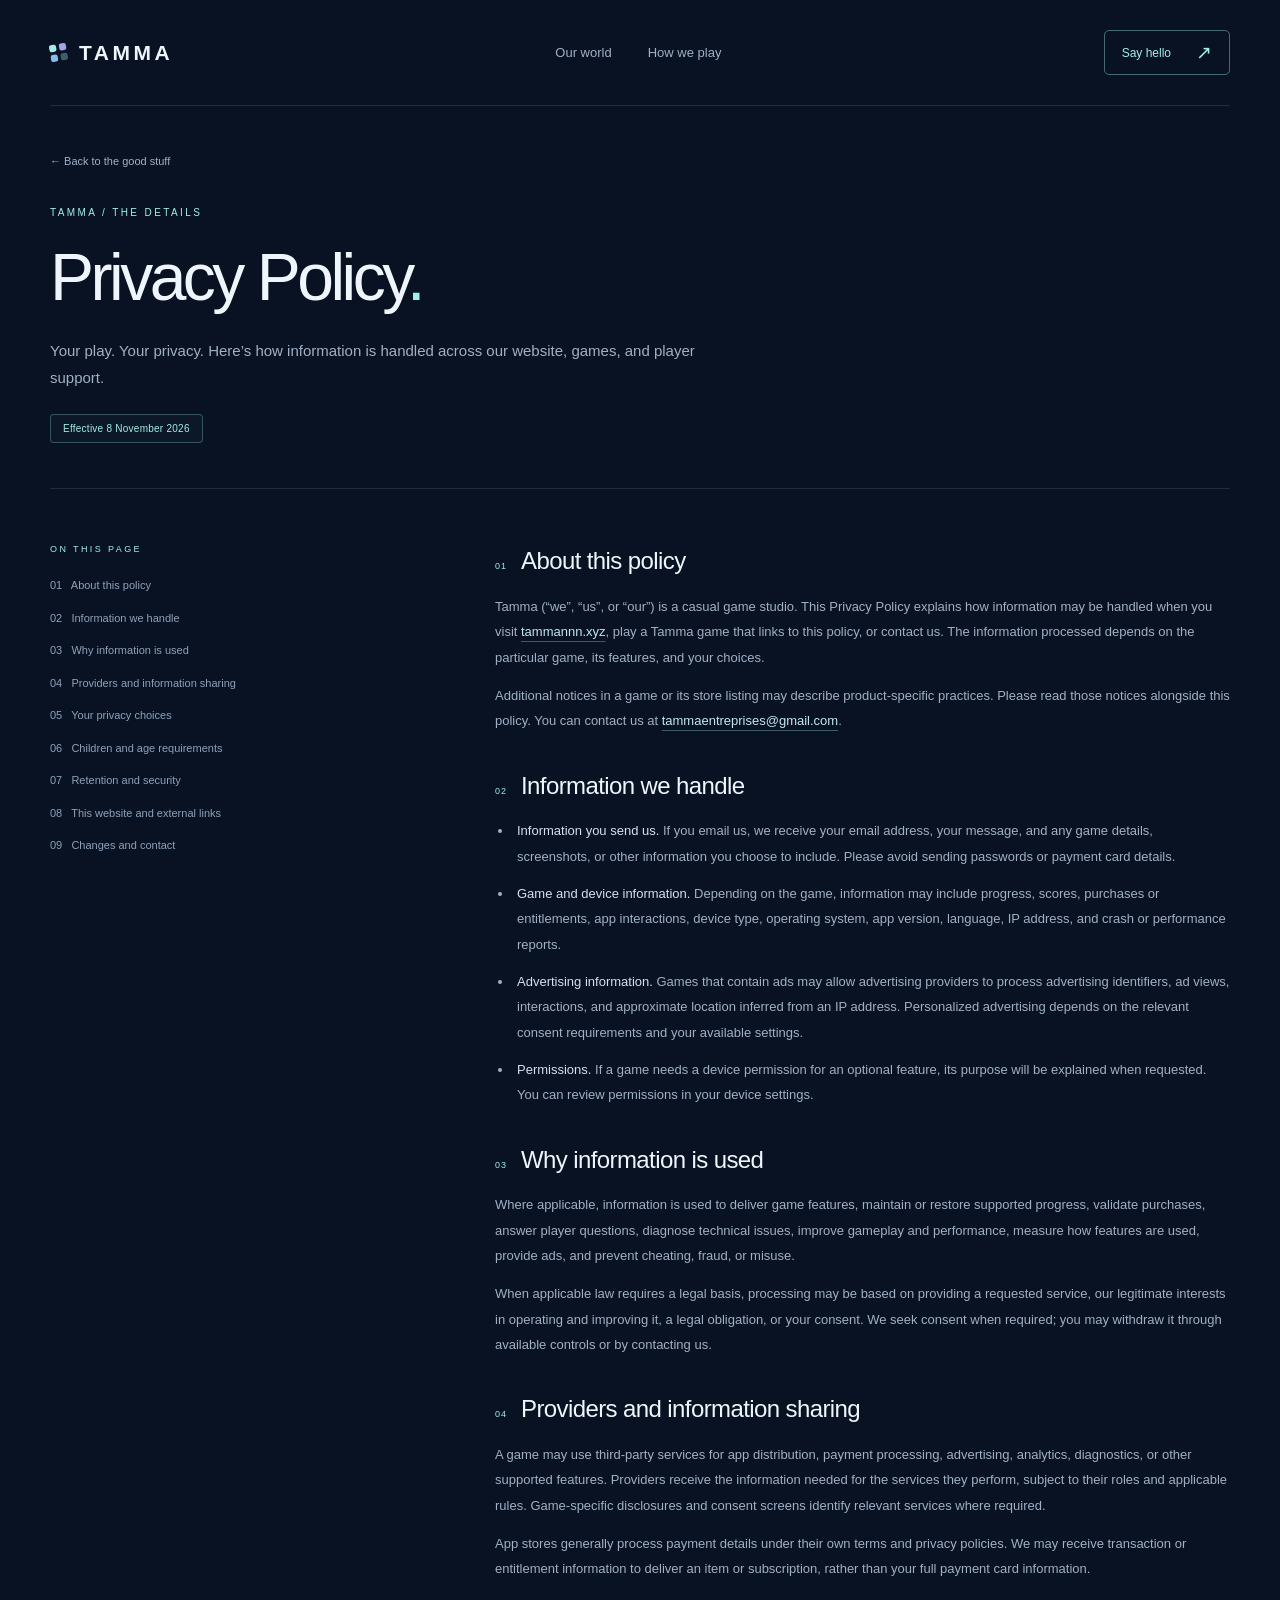
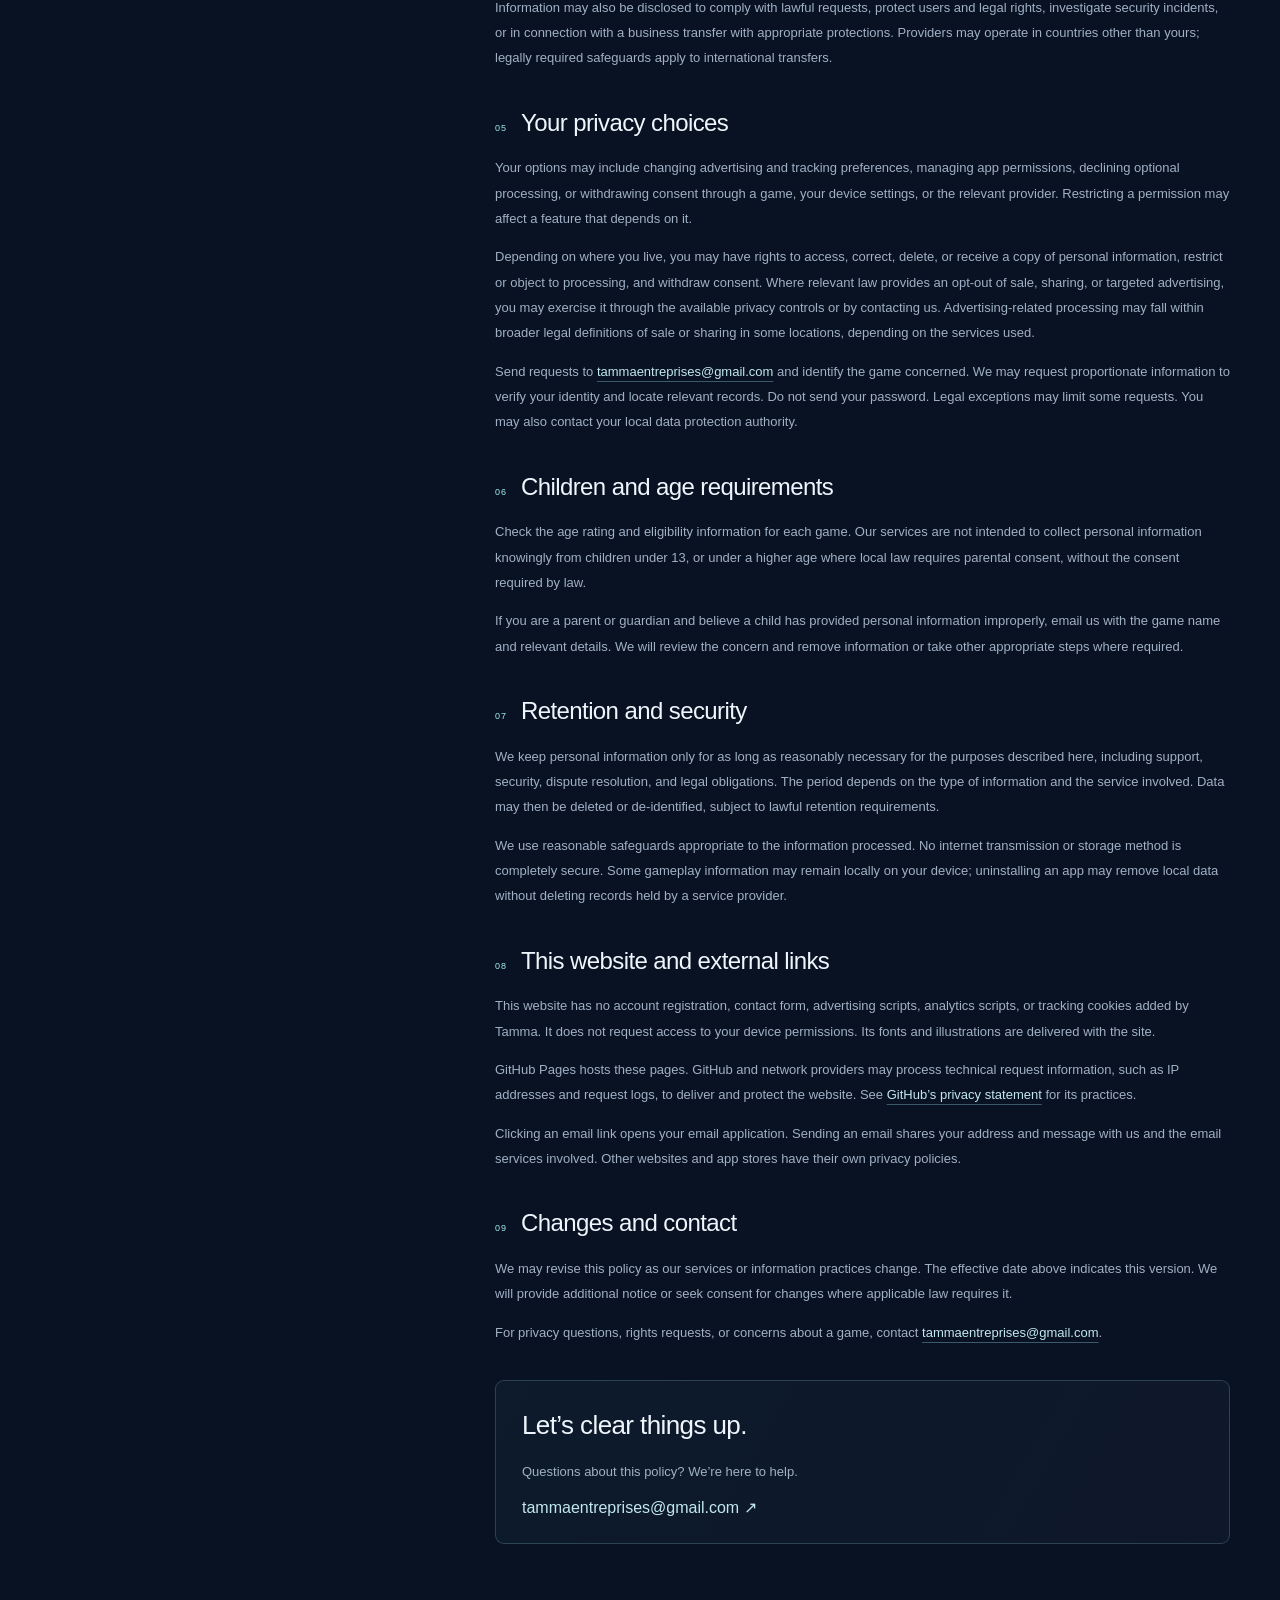
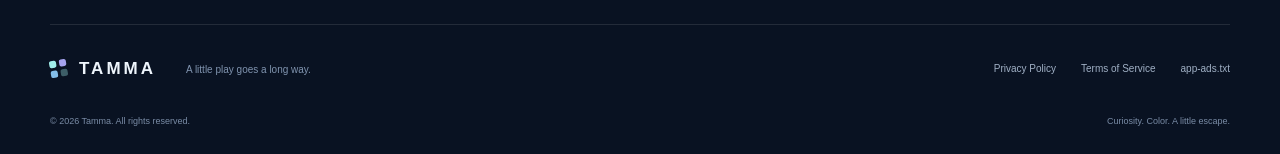
==== commit 863c37d5: "Apply the new visual identity to privacy policy" ====
--- a/privacy-policy/index.html
+++ b/privacy-policy/index.html
@@ -1 +1 @@
-<!doctype html><html lang="en"><head><meta charset="utf-8"><meta name="viewport" content="width=device-width, initial-scale=1"><meta name="theme-color" content="#fff8e9"><title>Privacy Policy | Tamma</title><meta name="description" content="Your play. Your privacy. Here’s how information is handled across our website, games, and player support."><link rel="canonical" href="https://tammannn.xyz/privacy-policy/"><link rel="icon" href="/favicon.svg" type="image/svg+xml"><link rel="stylesheet" href="/style.css"></head><body><a class="skip" href="#main">Skip to content</a><header class="site-header wrap"><a class="brand" href="/" aria-label="Tamma home"><span class="brand-flower" aria-hidden="true">✳</span>tamma<span class="brand-dot">.</span></a><nav aria-label="Main navigation"><a href="/#world">Our world</a><a href="/#approach">How we play</a></nav><a class="button small" href="/#contact">Say hello <span aria-hidden="true">↗</span></a></header><main id="main"><div class="legal-hero wrap"><a class="back-link" href="/">← Back to the good stuff</a><p class="eyebrow">TAMMA / THE DETAILS</p><h1>Privacy Policy<span class="orange-text">.</span></h1><p class="legal-intro">Your play. Your privacy. Here’s how information is handled across our website, games, and player support.</p><p class="legal-date">Effective 8 November 2026</p></div><div class="legal-layout wrap"><aside class="legal-toc"><p class="eyebrow">ON THIS PAGE</p><nav aria-label="On this page"><a href="#section-1">01 &nbsp; About this policy</a><a href="#section-2">02 &nbsp; Information we handle</a><a href="#section-3">03 &nbsp; Why information is used</a><a href="#section-4">04 &nbsp; Providers and information sharing</a><a href="#section-5">05 &nbsp; Your privacy choices</a><a href="#section-6">06 &nbsp; Children and age requirements</a><a href="#section-7">07 &nbsp; Retention and security</a><a href="#section-8">08 &nbsp; This website and external links</a><a href="#section-9">09 &nbsp; Changes and contact</a></nav></aside><article class="legal-body" aria-label="Privacy Policy"><section id="section-1"><h2><span>01</span>About this policy</h2><p>Tamma (“we”, “us”, or “our”) is a casual game studio. This Privacy Policy explains how information may be handled when you visit <a href="https://tammannn.xyz/">tammannn.xyz</a>, play a Tamma game that links to this policy, or contact us. The information processed depends on the particular game, its features, and your choices.</p><p>Additional notices in a game or its store listing may describe product-specific practices. Please read those notices alongside this policy. You can contact us at <a href="mailto:tammaentreprises@gmail.com">tammaentreprises@gmail.com</a>.</p></section><section id="section-2"><h2><span>02</span>Information we handle</h2><ul><li><strong>Information you send us.</strong> If you email us, we receive your email address, your message, and any game details, screenshots, or other information you choose to include. Please avoid sending passwords or payment card details.</li><li><strong>Game and device information.</strong> Depending on the game, information may include progress, scores, purchases or entitlements, app interactions, device type, operating system, app version, language, IP address, and crash or performance reports.</li><li><strong>Advertising information.</strong> Games that contain ads may allow advertising providers to process advertising identifiers, ad views, interactions, and approximate location inferred from an IP address. Personalized advertising depends on the relevant consent requirements and your available settings.</li><li><strong>Permissions.</strong> If a game needs a device permission for an optional feature, its purpose will be explained when requested. You can review permissions in your device settings.</li></ul></section><section id="section-3"><h2><span>03</span>Why information is used</h2><p>Where applicable, information is used to deliver game features, maintain or restore supported progress, validate purchases, answer player questions, diagnose technical issues, improve gameplay and performance, measure how features are used, provide ads, and prevent cheating, fraud, or misuse.</p><p>When applicable law requires a legal basis, processing may be based on providing a requested service, our legitimate interests in operating and improving it, a legal obligation, or your consent. We seek consent when required; you may withdraw it through available controls or by contacting us.</p></section><section id="section-4"><h2><span>04</span>Providers and information sharing</h2><p>A game may use third-party services for app distribution, payment processing, advertising, analytics, diagnostics, or other supported features. Providers receive the information needed for the services they perform, subject to their roles and applicable rules. Game-specific disclosures and consent screens identify relevant services where required.</p><p>App stores generally process payment details under their own terms and privacy policies. We may receive transaction or entitlement information to deliver an item or subscription, rather than your full payment card information.</p><p>Information may also be disclosed to comply with lawful requests, protect users and legal rights, investigate security incidents, or in connection with a business transfer with appropriate protections. Providers may operate in countries other than yours; legally required safeguards apply to international transfers.</p></section><section id="section-5"><h2><span>05</span>Your privacy choices</h2><p>Your options may include changing advertising and tracking preferences, managing app permissions, declining optional processing, or withdrawing consent through a game, your device settings, or the relevant provider. Restricting a permission may affect a feature that depends on it.</p><p>Depending on where you live, you may have rights to access, correct, delete, or receive a copy of personal information, restrict or object to processing, and withdraw consent. Where relevant law provides an opt-out of sale, sharing, or targeted advertising, you may exercise it through the available privacy controls or by contacting us. Advertising-related processing may fall within broader legal definitions of sale or sharing in some locations, depending on the services used.</p><p>Send requests to <a href="mailto:tammaentreprises@gmail.com">tammaentreprises@gmail.com</a> and identify the game concerned. We may request proportionate information to verify your identity and locate relevant records. Do not send your password. Legal exceptions may limit some requests. You may also contact your local data protection authority.</p></section><section id="section-6"><h2><span>06</span>Children and age requirements</h2><p>Check the age rating and eligibility information for each game. Our services are not intended to collect personal information knowingly from children under 13, or under a higher age where local law requires parental consent, without the consent required by law.</p><p>If you are a parent or guardian and believe a child has provided personal information improperly, email us with the game name and relevant details. We will review the concern and remove information or take other appropriate steps where required.</p></section><section id="section-7"><h2><span>07</span>Retention and security</h2><p>We keep personal information only for as long as reasonably necessary for the purposes described here, including support, security, dispute resolution, and legal obligations. The period depends on the type of information and the service involved. Data may then be deleted or de-identified, subject to lawful retention requirements.</p><p>We use reasonable safeguards appropriate to the information processed. No internet transmission or storage method is completely secure. Some gameplay information may remain locally on your device; uninstalling an app may remove local data without deleting records held by a service provider.</p></section><section id="section-8"><h2><span>08</span>This website and external links</h2><p>This website has no account registration, contact form, advertising scripts, analytics scripts, or tracking cookies added by Tamma. It does not request access to your device permissions. Its fonts and illustrations are delivered with the site.</p><p>GitHub Pages hosts these pages. GitHub and network providers may process technical request information, such as IP addresses and request logs, to deliver and protect the website. See <a href="https://docs.github.com/en/site-policy/privacy-policies/github-general-privacy-statement" rel="noopener noreferrer">GitHub’s privacy statement</a> for its practices.</p><p>Clicking an email link opens your email application. Sending an email shares your address and message with us and the email services involved. Other websites and app stores have their own privacy policies.</p></section><section id="section-9"><h2><span>09</span>Changes and contact</h2><p>We may revise this policy as our services or information practices change. The effective date above indicates this version. We will provide additional notice or seek consent for changes where applicable law requires it.</p><p>For privacy questions, rights requests, or concerns about a game, contact <a href="mailto:tammaentreprises@gmail.com">tammaentreprises@gmail.com</a>.</p></section><div class="legal-contact"><h2>Let’s clear things up.</h2><p>Questions about this policy? We’re here to help.</p><a href="mailto:tammaentreprises@gmail.com">tammaentreprises@gmail.com ↗</a></div></article></div></main>  <footer class="site-footer wrap"><div class="footer-top"><a class="brand" href="/" aria-label="Tamma home">tamma<span class="brand-dot">.</span></a><p>A little play goes a long way.</p><nav aria-label="Legal and advertising information"><a href="/privacy-policy/">Privacy Policy</a><a href="/terms-of-service/">Terms of Service</a><a href="/app-ads.txt">app-ads.txt</a></nav></div><div class="footer-bottom"><span>© 2026 Tamma. All rights reserved.</span><span>Made for everyday happy moments. <span aria-hidden="true">✳</span></span></div></footer></body></html>
+<!doctype html><html lang="en"><head><meta charset="utf-8"><meta name="viewport" content="width=device-width, initial-scale=1"><meta name="theme-color" content="#091222"><title>Privacy Policy | Tamma</title><meta name="description" content="Your play. Your privacy. Here’s how information is handled across our website, games, and player support."><link rel="canonical" href="https://tammannn.xyz/privacy-policy/"><link rel="icon" href="/favicon.svg" type="image/svg+xml"><link rel="stylesheet" href="/style.css"></head><body><a class="skip" href="#main">Skip to content</a><header class="site-header wrap"><a class="brand" href="/" aria-label="Tamma home"><span class="brand-mark" aria-hidden="true"><i></i><i></i><i></i><i></i></span>TAMMA</a><nav aria-label="Main navigation"><a href="/#world">Our world</a><a href="/#approach">How we play</a></nav><a class="header-contact" href="/#contact">Say hello <span aria-hidden="true">↗</span></a></header><main id="main"><div class="legal-hero wrap"><a class="back-link" href="/">← Back to the good stuff</a><p class="eyebrow">TAMMA / THE DETAILS</p><h1>Privacy Policy<span class="orange-text">.</span></h1><p class="legal-intro">Your play. Your privacy. Here’s how information is handled across our website, games, and player support.</p><p class="legal-date">Effective 8 November 2026</p></div><div class="legal-layout wrap"><aside class="legal-toc"><p class="eyebrow">ON THIS PAGE</p><nav aria-label="On this page"><a href="#section-1">01 &nbsp; About this policy</a><a href="#section-2">02 &nbsp; Information we handle</a><a href="#section-3">03 &nbsp; Why information is used</a><a href="#section-4">04 &nbsp; Providers and information sharing</a><a href="#section-5">05 &nbsp; Your privacy choices</a><a href="#section-6">06 &nbsp; Children and age requirements</a><a href="#section-7">07 &nbsp; Retention and security</a><a href="#section-8">08 &nbsp; This website and external links</a><a href="#section-9">09 &nbsp; Changes and contact</a></nav></aside><article class="legal-body" aria-label="Privacy Policy"><section id="section-1"><h2><span>01</span>About this policy</h2><p>Tamma (“we”, “us”, or “our”) is a casual game studio. This Privacy Policy explains how information may be handled when you visit <a href="https://tammannn.xyz/">tammannn.xyz</a>, play a Tamma game that links to this policy, or contact us. The information processed depends on the particular game, its features, and your choices.</p><p>Additional notices in a game or its store listing may describe product-specific practices. Please read those notices alongside this policy. You can contact us at <a href="mailto:tammaentreprises@gmail.com">tammaentreprises@gmail.com</a>.</p></section><section id="section-2"><h2><span>02</span>Information we handle</h2><ul><li><strong>Information you send us.</strong> If you email us, we receive your email address, your message, and any game details, screenshots, or other information you choose to include. Please avoid sending passwords or payment card details.</li><li><strong>Game and device information.</strong> Depending on the game, information may include progress, scores, purchases or entitlements, app interactions, device type, operating system, app version, language, IP address, and crash or performance reports.</li><li><strong>Advertising information.</strong> Games that contain ads may allow advertising providers to process advertising identifiers, ad views, interactions, and approximate location inferred from an IP address. Personalized advertising depends on the relevant consent requirements and your available settings.</li><li><strong>Permissions.</strong> If a game needs a device permission for an optional feature, its purpose will be explained when requested. You can review permissions in your device settings.</li></ul></section><section id="section-3"><h2><span>03</span>Why information is used</h2><p>Where applicable, information is used to deliver game features, maintain or restore supported progress, validate purchases, answer player questions, diagnose technical issues, improve gameplay and performance, measure how features are used, provide ads, and prevent cheating, fraud, or misuse.</p><p>When applicable law requires a legal basis, processing may be based on providing a requested service, our legitimate interests in operating and improving it, a legal obligation, or your consent. We seek consent when required; you may withdraw it through available controls or by contacting us.</p></section><section id="section-4"><h2><span>04</span>Providers and information sharing</h2><p>A game may use third-party services for app distribution, payment processing, advertising, analytics, diagnostics, or other supported features. Providers receive the information needed for the services they perform, subject to their roles and applicable rules. Game-specific disclosures and consent screens identify relevant services where required.</p><p>App stores generally process payment details under their own terms and privacy policies. We may receive transaction or entitlement information to deliver an item or subscription, rather than your full payment card information.</p><p>Information may also be disclosed to comply with lawful requests, protect users and legal rights, investigate security incidents, or in connection with a business transfer with appropriate protections. Providers may operate in countries other than yours; legally required safeguards apply to international transfers.</p></section><section id="section-5"><h2><span>05</span>Your privacy choices</h2><p>Your options may include changing advertising and tracking preferences, managing app permissions, declining optional processing, or withdrawing consent through a game, your device settings, or the relevant provider. Restricting a permission may affect a feature that depends on it.</p><p>Depending on where you live, you may have rights to access, correct, delete, or receive a copy of personal information, restrict or object to processing, and withdraw consent. Where relevant law provides an opt-out of sale, sharing, or targeted advertising, you may exercise it through the available privacy controls or by contacting us. Advertising-related processing may fall within broader legal definitions of sale or sharing in some locations, depending on the services used.</p><p>Send requests to <a href="mailto:tammaentreprises@gmail.com">tammaentreprises@gmail.com</a> and identify the game concerned. We may request proportionate information to verify your identity and locate relevant records. Do not send your password. Legal exceptions may limit some requests. You may also contact your local data protection authority.</p></section><section id="section-6"><h2><span>06</span>Children and age requirements</h2><p>Check the age rating and eligibility information for each game. Our services are not intended to collect personal information knowingly from children under 13, or under a higher age where local law requires parental consent, without the consent required by law.</p><p>If you are a parent or guardian and believe a child has provided personal information improperly, email us with the game name and relevant details. We will review the concern and remove information or take other appropriate steps where required.</p></section><section id="section-7"><h2><span>07</span>Retention and security</h2><p>We keep personal information only for as long as reasonably necessary for the purposes described here, including support, security, dispute resolution, and legal obligations. The period depends on the type of information and the service involved. Data may then be deleted or de-identified, subject to lawful retention requirements.</p><p>We use reasonable safeguards appropriate to the information processed. No internet transmission or storage method is completely secure. Some gameplay information may remain locally on your device; uninstalling an app may remove local data without deleting records held by a service provider.</p></section><section id="section-8"><h2><span>08</span>This website and external links</h2><p>This website has no account registration, contact form, advertising scripts, analytics scripts, or tracking cookies added by Tamma. It does not request access to your device permissions. Its fonts and illustrations are delivered with the site.</p><p>GitHub Pages hosts these pages. GitHub and network providers may process technical request information, such as IP addresses and request logs, to deliver and protect the website. See <a href="https://docs.github.com/en/site-policy/privacy-policies/github-general-privacy-statement" rel="noopener noreferrer">GitHub’s privacy statement</a> for its practices.</p><p>Clicking an email link opens your email application. Sending an email shares your address and message with us and the email services involved. Other websites and app stores have their own privacy policies.</p></section><section id="section-9"><h2><span>09</span>Changes and contact</h2><p>We may revise this policy as our services or information practices change. The effective date above indicates this version. We will provide additional notice or seek consent for changes where applicable law requires it.</p><p>For privacy questions, rights requests, or concerns about a game, contact <a href="mailto:tammaentreprises@gmail.com">tammaentreprises@gmail.com</a>.</p></section><div class="legal-contact"><h2>Let’s clear things up.</h2><p>Questions about this policy? We’re here to help.</p><a href="mailto:tammaentreprises@gmail.com">tammaentreprises@gmail.com ↗</a></div></article></div></main>  <footer class="site-footer wrap"><div class="footer-top"><a class="brand" href="/" aria-label="Tamma home"><span class="brand-mark" aria-hidden="true"><i></i><i></i><i></i><i></i></span>TAMMA</a><p>A little play goes a long way.</p><nav aria-label="Legal and advertising information"><a href="/privacy-policy/">Privacy Policy</a><a href="/terms-of-service/">Terms of Service</a><a href="/app-ads.txt">app-ads.txt</a></nav></div><div class="footer-bottom"><span>© 2026 Tamma. All rights reserved.</span><span>Curiosity. Color. A little escape.</span></div></footer></body></html>
--- a/style.css
+++ b/style.css
@@ -1,7 +1,6 @@
-:root{--cream:#fff8e9;--ink:#29232f;--orange:#f56b38;--purple:#6b4bd0;--mint:#9bd8bd;--line:#d9d1c2;--yellow:#ffdf75}
-*{box-sizing:border-box}body{overflow-x:clip}html{scroll-behavior:smooth;scroll-padding-top:30px}body{margin:0;background:var(--cream);color:var(--ink);font-family:"Avenir Next",Avenir,"Trebuchet MS",Arial,sans-serif;-webkit-font-smoothing:antialiased}a{color:inherit;text-underline-offset:5px}a:focus-visible,button:focus-visible{outline:3px solid var(--purple);outline-offset:6px}::selection{background:var(--yellow);color:var(--ink)}.wrap{width:min(1200px,calc(100% - 96px));margin-inline:auto}.skip{position:absolute;left:12px;top:-70px;padding:12px;background:var(--ink);color:white;z-index:10}.skip:focus{top:10px}.site-header{height:120px;display:flex;align-items:center;justify-content:space-between;gap:24px}.brand{font-family:"Arial Rounded MT Bold","Avenir Next",Arial,sans-serif;font-size:42px;font-weight:900;text-decoration:none;letter-spacing:-3px;display:inline-flex;align-items:center;gap:9px}.brand-flower{font-family:Arial,sans-serif;font-size:51px;color:var(--orange);letter-spacing:0;line-height:1}.brand-dot{color:var(--orange);margin-left:-8px}.site-header nav{display:flex;gap:38px;font-size:15px;font-weight:650}.site-header nav a{text-decoration:none}.site-header nav a:hover{color:var(--purple)}.button{white-space:nowrap;display:inline-flex;gap:30px;align-items:center;justify-content:center;border:2px solid var(--ink);background:var(--ink);color:var(--cream);padding:18px 25px;border-radius:50px;font-weight:750;font-size:16px;text-decoration:none;transition:transform .18s,background .18s}.button:hover{transform:translateY(-3px);background:var(--purple)}.button span{font-size:25px;line-height:.7}.button.small{font-size:14px;padding:14px 20px;gap:23px;background:transparent;color:var(--ink)}.button.small:hover{background:var(--yellow)}.hero{display:grid;grid-template-columns:1.05fr 1fr;align-items:center;gap:30px;padding-top:55px;padding-bottom:85px;min-height:660px}.eyebrow{font-size:11px;font-weight:800;letter-spacing:2.1px;display:flex;gap:10px;align-items:center;margin:0 0 24px}.status-dot{width:9px;height:9px;border-radius:50%;background:var(--orange)}h1,h2,h3,p{margin-top:0}h1{font-size:clamp(62px,6.8vw,94px);letter-spacing:-5.5px;line-height:1.02;font-weight:850;margin-bottom:30px}h1 .happy{color:var(--purple);position:relative;display:inline-block}.happy svg{position:absolute;width:100%;height:20px;left:0;bottom:-12px;overflow:visible}.happy svg path{fill:none;stroke:var(--orange);stroke-width:8;stroke-linecap:round}.hero-description{font-size:17px;line-height:1.85;max-width:440px;margin-bottom:30px;color:#625967}.hero-footnote{font-size:12px;color:#756b76;margin:19px 0 0}.play-scene{position:relative;aspect-ratio:1/1.02;isolation:isolate}.scene-orbit{position:absolute;inset:40px 25px 20px;border:1px dashed #c9bda8;border-radius:50%;transform:rotate(-18deg)}.scene-caption{position:absolute;left:28px;top:17px;font-size:10px;letter-spacing:2px;font-weight:750;transform:rotate(-8deg)}.piece{position:absolute;box-shadow:inset -10px -13px 0 #00000014,0 16px 0 #29232f0a}.piece.orange{background:var(--orange);width:47%;height:42%;left:7%;top:24%;border-radius:28%;transform:rotate(-13deg);z-index:3}.piece.orange:before{content:"";position:absolute;left:31%;top:-23%;width:40%;height:46%;background:var(--orange);border-radius:50%;z-index:-1}.piece.purple{background:#9873e9;width:43%;height:45%;right:0;top:40%;border-radius:50% 50% 28% 28%;transform:rotate(15deg);z-index:4}.piece.mint{width:39%;height:32%;left:20%;bottom:6%;background:var(--mint);border-radius:25px;transform:rotate(-7deg);z-index:2;display:grid;place-items:center}.piece-cross{font-size:95px;font-weight:900;color:#297e63;line-height:1}.eyes{display:flex;gap:22px;position:absolute;left:30%;top:37%}.eyes i{display:block;background:var(--ink);width:13px;height:24px;border-radius:50%}.smile{position:absolute;left:40%;top:57%;width:25%;height:15%;border-bottom:5px solid var(--ink);border-radius:0 0 50% 50%;transform:rotate(-3deg)}.purple .eyes{left:27%;top:35%;gap:25px}.purple .smile{left:36%;top:54%;width:29%}.cheek{position:absolute;background:#ffc18188;width:28px;height:14px;border-radius:50%;top:57%}.cheek.left{left:15%}.cheek.right{right:14%}.star{position:absolute;line-height:1}.star-one{font-size:115px;right:5%;top:4%;color:#efb534;transform:rotate(13deg)}.star-two{font-size:45px;left:0;bottom:15%;color:var(--purple);transform:rotate(10deg)}.little-ball{position:absolute;width:42px;height:42px;border-radius:50%;background:#9bd8bd;box-shadow:inset -6px -5px #00000012;left:58%;top:22%}.scene-sticker{position:absolute;right:-6px;bottom:3%;width:105px;height:105px;border-radius:50%;background:var(--yellow);display:grid;place-content:center;text-align:center;font-weight:900;font-size:23px;line-height:1.05;transform:rotate(13deg);z-index:5}.scene-doodle{position:absolute;width:95px;left:45%;top:-1%;z-index:-1;transform:rotate(15deg)}.scene-doodle path{fill:none;stroke:var(--ink);stroke-width:2.5;stroke-linecap:round;stroke-linejoin:round}.strip-clip{overflow:hidden;padding-block:20px;margin-block:-20px}.play-strip{background:var(--purple);color:var(--cream);overflow:hidden;padding:22px 0;transform:rotate(-1.8deg);width:100%;margin-bottom:30px}.play-strip>div{display:flex;align-items:center;justify-content:space-around;gap:45px;white-space:nowrap;font-weight:750;font-size:15px;letter-spacing:2px;width:max-content;min-width:100%;padding-inline:35px}.play-strip span{font-size:30px;color:var(--yellow)}.world-section{padding-top:105px;padding-bottom:110px}.section-heading{display:grid;grid-template-columns:1.3fr 1fr;gap:80px;align-items:end;margin-bottom:47px}h2{font-size:clamp(40px,4.1vw,57px);line-height:1.12;letter-spacing:-2.7px;font-weight:800;margin-bottom:0}.section-heading>p{font-size:16px;line-height:1.8;max-width:410px;color:#625967;margin-bottom:3px}.focus-grid{display:grid;grid-template-columns:repeat(3,1fr);gap:23px}.focus-card{border:1.5px solid var(--ink);border-radius:22px;overflow:hidden}.card-match{background:#ffe8cd}.card-sort{background:#e4def7}.card-discover{background:#d5eadf}.focus-art{height:225px;position:relative;display:flex;align-items:center;justify-content:center;gap:8px;overflow:hidden}.card-copy{padding:27px 26px 29px;background:#ffffff3d;border-top:1px solid #29232f25;min-height:206px}.card-number{font-size:9px;letter-spacing:1.4px;font-weight:800;display:block;margin-bottom:13px}h3{font-size:22px;letter-spacing:-.7px;line-height:1.25;margin-bottom:13px}.card-copy p{font-size:14px;line-height:1.8;margin-bottom:0;color:#514b55}.match-art span{width:74px;height:88px;background:var(--orange);border-radius:20px;color:#fff2bf;font-size:53px;line-height:88px;text-align:center;box-shadow:0 6px 0 #ba4a2b;transform:rotate(-10deg)}.match-art span:nth-child(2){background:var(--yellow);color:#a85a22;box-shadow:0 6px 0 #d2ad41;transform:translateY(-15px) rotate(3deg)}.match-art span:nth-child(3){transform:rotate(12deg)}.match-art i{position:absolute;top:18px;right:29px;font-style:normal;font-size:36px;color:var(--orange)}.sort-art{gap:17px}.sort-art>div{height:144px;width:62px;border:3px solid #9180b2;border-top:0;border-radius:0 0 27px 27px;padding:11px 6px 7px;display:flex;flex-direction:column-reverse;gap:4px;transform:rotate(-8deg);background:#ffffff45}.sort-art>div:nth-child(2){transform:translateY(-12px)}.sort-art>div:nth-child(3){transform:rotate(8deg)}.sort-art i{height:34px;border-radius:50%;background:var(--purple);box-shadow:inset -4px -4px #00000014}.sort-art>div:nth-child(2) i{background:var(--orange)}.sort-art>div:nth-child(3) i{background:#e7bc42}.discover-art svg{position:absolute;inset:18px 0 0;width:100%;height:190px;fill:none;stroke:#39836b;stroke-width:20;stroke-linejoin:round;stroke-linecap:round}.discover-art>span{font-size:67px;color:#e99f2e;position:absolute;top:16px;right:32px;transform:rotate(10deg);text-shadow:0 5px 0 #bc7c21}.path-dot{position:absolute;z-index:1;background:var(--cream);width:15px;height:15px;border-radius:50%}.path-dot.a{left:17%;bottom:61px}.path-dot.b{left:32%;bottom:61px}.path-dot.c{left:50%;top:111px}.availability-note{font-size:11px;color:#736b72;line-height:1.8;margin:24px 0 0}.approach-section{background:var(--yellow);padding:85px 0 75px;overflow:hidden;border-block:1px solid #ddc265}.approach-grid{display:grid;grid-template-columns:1fr 1.1fr;gap:130px}.approach-title{position:relative}.approach-title h2{font-size:64px;letter-spacing:-3.7px;line-height:1.02}.approach-title h2 em{font-style:normal;color:var(--purple)}.sun-doodle{font-size:140px;color:var(--orange);position:absolute;left:255px;bottom:-30px;line-height:1;transform:rotate(10deg)}.principles article{display:flex;align-items:flex-start;gap:24px;padding:25px 0;border-top:1.5px solid #29232f44}.principles article:first-child{padding-top:0;border:0}.principles article>span{width:40px;flex:none;font-size:34px;font-weight:800;color:var(--purple);line-height:1}.principles h3{font-size:23px}.principles p{font-size:14px;line-height:1.8;margin-bottom:0;color:#54482e}.contact-section{padding-top:110px;padding-bottom:105px;display:grid;grid-template-columns:1.6fr 1fr;gap:60px;align-items:center}.contact-section h2{margin-bottom:24px}.contact-section p:not(.eyebrow){font-size:16px;line-height:1.8;color:#625967}.orange-text{color:var(--orange)}.email-link{display:inline-flex;align-items:center;gap:24px;font-size:clamp(16px,2.05vw,28px);font-weight:750;text-decoration:none;border-bottom:2px solid var(--ink);padding-bottom:9px;overflow-wrap:anywhere}.email-link:hover{color:var(--purple);border-color:var(--purple)}.contact-section p.support-note{font-size:11px;max-width:490px;margin-top:18px;margin-bottom:0}.contact-face{position:relative;width:250px;height:250px;justify-self:center;background:#9873e9;border-radius:43% 48% 44% 50%;transform:rotate(10deg);box-shadow:inset -10px -14px #0000000c}.contact-face>span{position:absolute;right:-25px;top:-40px;font-size:95px;color:var(--orange)}.contact-face .eyes{top:38%;left:31%;gap:35px}.contact-face .smile{left:34%;top:56%;width:34%;height:20%}.site-footer{border-top:1.5px solid var(--ink);padding-top:31px;padding-bottom:25px}.footer-top{display:flex;align-items:center;gap:35px;flex-wrap:wrap}.footer-top .brand{font-size:35px}.footer-top>p{font-size:12px;margin:4px 0 0}.footer-top nav{margin-left:auto;display:flex;gap:25px;font-size:11px}.footer-top nav a{text-decoration:none}.footer-top nav a:hover{text-decoration:underline}.footer-bottom{display:flex;justify-content:space-between;font-size:10px;color:#756b76;margin-top:36px;gap:20px}.footer-bottom>span:last-child>span{color:var(--orange);font-size:18px;margin-left:12px}.legal-hero{padding-top:58px;padding-bottom:58px;border-bottom:1.5px solid var(--ink)}.back-link{display:inline-block;text-decoration:none;font-size:13px;margin-bottom:40px}.back-link:hover{color:var(--purple)}.legal-hero h1{font-size:clamp(52px,6.6vw,84px);margin-bottom:25px;letter-spacing:-4px}.legal-intro{font-size:18px;line-height:1.7;max-width:710px;color:#625967}.legal-date{display:inline-block;margin:0;font-size:11px;border-radius:30px;padding:10px 15px;background:var(--yellow);font-weight:750}.legal-layout{display:grid;grid-template-columns:240px minmax(0,740px);gap:80px;padding-top:60px;padding-bottom:85px;justify-content:space-between}.legal-toc{align-self:start;position:sticky;top:30px;font-size:12px}.legal-toc .eyebrow{font-size:10px;margin-bottom:21px}.legal-toc nav{display:flex;flex-direction:column;gap:15px}.legal-toc a{color:#625967;text-decoration:none;line-height:1.5}.legal-toc a:hover{color:var(--purple)}.legal-body section{margin-bottom:39px;scroll-margin-top:30px}.legal-body h2{font-size:24px;letter-spacing:-.8px;line-height:1.4;margin-bottom:14px}.legal-body h2>span{color:var(--orange);font-size:12px;letter-spacing:1px;margin-right:13px}.legal-body p,.legal-body li{font-size:15px;line-height:1.85;color:#625967;overflow-wrap:anywhere}.legal-body p{margin-bottom:14px}.legal-body ul{padding-left:21px}.legal-body li{padding-left:5px;margin-bottom:9px}.legal-contact{border:1.5px solid var(--ink);border-radius:18px;padding:27px;background:#e4def7}.legal-contact h2{margin-bottom:12px}.legal-contact p{margin-bottom:12px}.legal-contact>a{font-size:16px;font-weight:750;overflow-wrap:anywhere}.error-section{min-height:55vh;padding-block:70px}.error-section h1{margin-block:22px}.error-section p{font-size:18px;line-height:1.7}
-@media(min-width:1500px){.hero{min-height:720px;gap:55px}.hero h1{font-size:96px}}
-@media(max-width:1000px){.wrap{width:calc(100% - 56px)}.site-header{height:100px}.hero{gap:12px;padding-top:35px;padding-bottom:60px;min-height:570px}h1{font-size:68px;letter-spacing:-4px}.hero-description{font-size:15px}.scene-caption{font-size:8px;left:15px}.star-one{font-size:85px}.scene-sticker{width:80px;height:80px;font-size:19px}.piece-cross{font-size:70px}.eyes{gap:17px}.eyes i{width:10px;height:20px}.purple .eyes{gap:20px}.section-heading{gap:35px}.focus-grid{gap:15px}.focus-art{height:190px}.card-copy{padding:22px 20px}.card-copy h3{font-size:20px}.match-art span{width:58px;height:73px;font-size:43px;line-height:73px}.sort-art{gap:10px}.sort-art>div{width:53px;height:131px}.discover-art svg{top:0}.discover-art>span{font-size:57px;top:8px;right:15px}.path-dot{display:none}.approach-grid{gap:50px}.approach-title h2{font-size:58px}.sun-doodle{left:190px;font-size:110px}.contact-face{width:210px;height:210px}.legal-layout{grid-template-columns:190px minmax(0,1fr);gap:45px}.footer-top{gap:20px}.footer-top nav{gap:18px}}
-@media(max-width:700px){.wrap{width:calc(100% - 40px)}.site-header{height:88px;gap:12px}.brand{font-size:35px;letter-spacing:-2.5px}.brand-flower{font-size:39px;gap:6px}.site-header nav{display:none}.button.small{font-size:12px;padding:12px 15px;gap:12px}.hero{grid-template-columns:1fr;padding-top:28px;padding-bottom:35px;gap:15px;min-height:0}.hero-copy{max-width:500px}h1{font-size:clamp(44px,13vw,62px);letter-spacing:-3px;margin-bottom:30px}.eyebrow{font-size:9px;letter-spacing:1.7px;margin-bottom:22px}.hero-description{font-size:15px;line-height:1.8;max-width:95%;margin-bottom:24px}.button{font-size:14px;padding:16px 22px;gap:25px}.hero-footnote{font-size:10px;margin-top:15px}.play-scene{width:min(100%,420px);justify-self:center;aspect-ratio:1.12;margin-top:15px}.scene-caption{top:10px;font-size:8px}.scene-orbit{inset:25px 16px 12px}.piece.orange{top:23%}.piece.purple{top:41%}.piece.mint{bottom:3%}.scene-sticker{right:0;bottom:1%;width:74px;height:74px;font-size:18px}.star-one{font-size:85px}.star-two{font-size:35px}.scene-doodle{width:70px;left:49%}.little-ball{width:29px;height:29px;top:21%}.smile{border-width:4px}.play-strip{padding:15px 0;margin-bottom:0}.play-strip>div{font-size:11px;gap:25px;letter-spacing:1.7px}.play-strip span{font-size:22px}.world-section{padding-block:65px}.section-heading{grid-template-columns:1fr;gap:20px;margin-bottom:30px}h2{font-size:39px;letter-spacing:-2px}.section-heading>p{font-size:14px;max-width:100%}.focus-grid{grid-template-columns:1fr;gap:23px}.focus-art{height:210px}.card-copy{min-height:0;padding:25px}.card-copy h3{font-size:24px}.card-number{font-size:9px}.card-copy p{font-size:14px}.match-art span{width:73px;height:85px;line-height:85px;font-size:52px}.sort-art{gap:19px}.sort-art>div{height:140px;width:59px}.discover-art svg{width:300px;inset:9px auto auto;left:50%;transform:translateX(-50%)}.discover-art>span{right:calc(50% - 128px);top:20px;font-size:63px}.availability-note{font-size:10px}.approach-section{padding-block:55px}.approach-grid{grid-template-columns:1fr;gap:35px}.approach-title h2{font-size:51px;letter-spacing:-2.8px}.sun-doodle{left:auto;right:15px;bottom:0;font-size:110px}.principles article{gap:18px;padding-block:24px}.principles h3{font-size:21px}.principles p{font-size:13px}.principles article>span{font-size:29px;width:31px}.contact-section{grid-template-columns:1fr;padding-block:65px;gap:35px}.contact-section p:not(.eyebrow){font-size:14px}.email-link{font-size:clamp(15px,4.3vw,24px);gap:12px}.contact-section p.support-note{font-size:10px}.contact-face{width:150px;height:150px;justify-self:end;margin-right:25px}.contact-face>span{font-size:68px;right:-20px;top:-26px}.contact-face .eyes{gap:25px}.contact-face .eyes i{width:9px;height:16px}.contact-face .smile{border-width:4px}.site-footer{padding-block:25px}.footer-top{gap:15px}.footer-top .brand{font-size:32px}.footer-top>p{font-size:10px;margin-left:auto}.footer-top nav{width:100%;margin-top:15px;justify-content:space-between;font-size:10px;gap:12px}.footer-bottom{font-size:9px;flex-direction:column;gap:10px;margin-top:25px}.footer-bottom>span:last-child>span{font-size:15px}.legal-hero{padding-top:27px;padding-bottom:35px}.back-link{font-size:12px;margin-bottom:30px}.legal-hero h1{font-size:48px;letter-spacing:-2.6px}.legal-intro{font-size:15px}.legal-layout{grid-template-columns:1fr;gap:35px;padding-top:35px;padding-bottom:50px}.legal-toc{position:static;border-bottom:1px solid var(--line);padding-bottom:25px}.legal-toc nav{display:grid;grid-template-columns:1fr 1fr;gap:12px 20px}.legal-toc a{font-size:10px}.legal-toc .eyebrow{margin-bottom:15px}.legal-body h2{font-size:22px}.legal-body p,.legal-body li{font-size:14px}.legal-body h2>span{display:block;margin-bottom:4px}.legal-contact{padding:23px}.legal-contact>a{font-size:14px}.desktop-break{display:none}}
-@media(max-width:360px){.site-header .brand{font-size:30px;gap:6px}.site-header .brand-flower{font-size:32px}.site-header .button.small{font-size:11px;padding:11px 12px;gap:8px}.site-header .button.small span{font-size:20px}}
+:root{--bg:#091222;--panel:#101d31;--panel2:#132238;--ink:#eef5fc;--muted:#a0b0c5;--cyan:#a0eeeb;--blue:#83bde9;--lilac:#a5a3ee;--line:#ffffff1b}
+*{box-sizing:border-box}html{scroll-behavior:smooth;scroll-padding-top:35px}body{margin:0;background:var(--bg);color:var(--ink);font-family:Arial,Helvetica,sans-serif;-webkit-font-smoothing:antialiased;overflow-x:clip}a{color:inherit;text-underline-offset:5px}a:focus-visible{outline:2px solid var(--cyan);outline-offset:6px}::selection{background:var(--cyan);color:var(--bg)}.wrap{width:min(1180px,calc(100% - 96px));margin-inline:auto}.skip{position:absolute;top:-70px;left:15px;background:var(--cyan);color:var(--bg);padding:12px;z-index:10}.skip:focus{top:12px}.site-header{height:106px;display:flex;align-items:center;justify-content:space-between;border-bottom:1px solid var(--line);gap:25px}.brand{display:inline-flex;align-items:center;gap:12px;text-decoration:none;font-size:21px;font-weight:600;letter-spacing:3.5px;flex-shrink:0}.brand-mark{display:grid;grid-template-columns:repeat(2,7px);gap:3px;transform:rotate(-10deg);width:17px;height:17px}.brand-mark i{background:var(--cyan);border-radius:2px}.brand-mark i:nth-child(2){background:var(--lilac)}.brand-mark i:nth-child(3){background:var(--blue)}.brand-mark i:nth-child(4){opacity:.35}.site-header nav{display:flex;gap:36px;font-size:13px;color:var(--muted)}.site-header nav a{text-decoration:none}.site-header nav a:hover{color:var(--cyan)}.header-contact{display:flex;align-items:center;gap:25px;text-decoration:none;border:1px solid #a0eeeb66;border-radius:5px;padding:12px 17px;font-size:12px;color:var(--cyan);white-space:nowrap;transition:background .2s}.header-contact:hover{background:#a0eeeb12}.header-contact span{font-size:19px;line-height:1}h1,h2,h3,p{margin-top:0}.eyebrow{font-size:10px;letter-spacing:2.4px;font-weight:500;color:var(--cyan);margin-bottom:25px;display:flex;align-items:center;gap:12px}.tiny-line{height:1px;width:29px;background:var(--cyan);display:inline-block}.hero{position:relative;display:grid;grid-template-columns:1fr 1fr;gap:70px;align-items:center;min-height:630px;padding-top:55px;padding-bottom:55px}.hero-copy{position:relative;z-index:1}h1{font-size:clamp(58px,6.5vw,83px);font-weight:400;line-height:1.05;letter-spacing:-4.5px;margin-bottom:28px}h1 span{background:linear-gradient(105deg,var(--cyan),#8db8f2);background-clip:text;-webkit-background-clip:text;color:transparent}.hero-description{font-size:15px;line-height:1.9;color:var(--muted);max-width:425px;margin-bottom:30px}.button{display:inline-flex;align-items:center;gap:45px;padding:17px 21px;border-radius:5px;background:var(--cyan);color:#0a2431;text-decoration:none;font-size:13px;font-weight:600;border:1px solid var(--cyan);transition:background .2s,transform .2s;white-space:nowrap}.button span{font-size:22px;line-height:1}.button:hover{background:#c2fffa;transform:translateY(-2px)}.hero-footnote{font-size:10px;letter-spacing:.25px;color:#8b9bb1;margin-top:20px;margin-bottom:0}.hero-art{position:relative;height:510px;min-width:0;isolation:isolate;overflow:clip}.art-glow{position:absolute;inset:25px -5px;background:radial-gradient(ellipse at 50% 50%,#2c8b9e30 0%,#4d529b17 45%,transparent 70%);z-index:-1}.orbit{position:absolute;border:1px solid #a4cbdf16;border-radius:50%;pointer-events:none}.orbit-outer{inset:8px 0;transform:rotate(-20deg)}.orbit-inner{inset:60px -10px;transform:rotate(-20deg)}.board-frame{width:355px;position:absolute;top:67px;left:50%;transform:translateX(-50%) rotate(-8deg);padding:20px;border:1px solid #779fbd46;background:linear-gradient(135deg,#1a3047e8,#0d1d31ed);box-shadow:18px 25px 70px #0007,inset 0 1px #c8ffff17;border-radius:17px}.board-label,.board-bottom{display:flex;justify-content:space-between;align-items:center;gap:10px;font-size:7px;letter-spacing:1.7px;color:#a0b8cb}.board-label{margin-bottom:20px}.board-label>span:last-child{font-size:20px;line-height:.7;color:var(--cyan)}.board-bottom{margin-top:21px;font-size:6px;letter-spacing:1.5px}.puzzle-board{display:grid;grid-template-columns:repeat(4,1fr);gap:9px}.puzzle-tile{aspect-ratio:1;display:grid;place-items:center;border-radius:10px;border:1px solid #ffffff32;position:relative;box-shadow:inset 0 1px 0 #ffffff4d,0 4px 10px #0002}.puzzle-tile.sky{background:linear-gradient(135deg,#9dcee9,#6f9fc7);color:#254566}.puzzle-tile.aqua{background:linear-gradient(135deg,#aff5e9,#76b5b3);color:#286364}.puzzle-tile.lilac{background:linear-gradient(135deg,#b7b4ec,#807cbb);color:#484473}.puzzle-tile.empty{border:1px dashed #a6cfe52b;box-shadow:none;background:#07132133}.glyph{display:block;width:29px;height:29px;position:relative;color:inherit}.glyph.circle{border-radius:50%;border:7px solid currentColor}.glyph.diamond{width:24px;height:24px;border:5px solid currentColor;transform:rotate(45deg);border-radius:3px}.glyph.arch{border:7px solid currentColor;border-radius:20px 20px 4px 4px;border-bottom-width:4px}.floating-tile{position:absolute;display:grid;place-items:center;right:13px;top:48px;width:77px;height:77px;border-radius:15px;background:linear-gradient(135deg,#a8f2e9,#71a6b7);color:#295868;transform:rotate(14deg);box-shadow:0 12px 30px #0004,0 0 40px #9beee419;border:1px solid #c0fff5;z-index:2}.floating-tile .glyph{width:31px;height:31px;border-width:6px}.art-note{position:absolute;bottom:19px;left:28px;letter-spacing:2.2px;font-size:8px;color:#829db7}.art-cross{position:absolute;color:#7790b3;font-size:27px;font-weight:200;line-height:1}.cross-one{top:48px;left:38px}.cross-two{right:37px;bottom:39px;font-size:18px}.three-dots{display:flex;gap:4px}.three-dots i{height:4px;width:4px;border-radius:50%;background:var(--cyan)}.three-dots i:not(:first-child){opacity:.25}.hero-meta{display:flex;align-items:center;justify-content:space-between;padding-bottom:28px;border-bottom:1px solid var(--line);gap:20px}.hero-meta>span{font-size:8px;letter-spacing:2px;color:#7e91ab}.hero-meta>div{display:flex;align-items:center;gap:20px;font-size:11px;color:var(--muted)}.hero-meta>div i{width:3px;height:3px;border-radius:50%;background:#668198}.hero-meta>a{border:1px solid var(--line);height:32px;width:32px;border-radius:50%;display:grid;place-items:center;text-decoration:none;font-size:17px;color:var(--cyan)}.world-section{padding-top:95px;padding-bottom:100px}.section-heading{display:grid;grid-template-columns:1.4fr 1fr;gap:80px;align-items:end;margin-bottom:44px}h2{font-size:clamp(36px,3.7vw,49px);font-weight:400;line-height:1.17;letter-spacing:-2px;margin-bottom:0}h2>span{color:var(--muted)}.section-heading>p{font-size:13px;line-height:1.9;color:var(--muted);margin-bottom:2px;max-width:365px}.focus-grid{display:grid;grid-template-columns:repeat(3,1fr);gap:22px}.focus-card{border:1px solid #7698bb29;background:#101c2d;border-radius:10px;overflow:hidden}.focus-art{height:220px;position:relative;display:flex;justify-content:center;align-items:center;overflow:hidden;isolation:isolate;background:radial-gradient(ellipse at 50% 55%,#24476166,transparent 72%)}.focus-card:nth-child(2) .focus-art{background:radial-gradient(ellipse at 50% 55%,#4d466955,transparent 72%)}.focus-card:nth-child(3) .focus-art{background:radial-gradient(ellipse at 50% 55%,#1b5b634f,transparent 72%)}.art-grid{position:absolute;inset:0;background-image:linear-gradient(#ffffff04 1px,transparent 1px),linear-gradient(90deg,#ffffff04 1px,transparent 1px);background-size:30px 30px;z-index:-1;mask-image:radial-gradient(ellipse,black,transparent 80%)}.match-art{gap:10px}.match-art>span{width:67px;height:80px;border:1px solid #c1dcff66;background:linear-gradient(140deg,#9bc6e9,#6785ac);color:#28435e;border-radius:9px;display:grid;place-items:center;transform:rotate(-7deg);box-shadow:0 9px 25px #0003}.match-art>span:nth-child(2){background:linear-gradient(140deg,#b2faf0,#77b6bd);border-color:#c6fff28c;transform:translateY(-14px) rotate(3deg);color:#2c6169}.match-art>span:nth-child(3){transform:rotate(12deg);background:linear-gradient(140deg,#b6b4ea,#7976ac);color:#45416b}.match-art .glyph{width:23px;height:23px;border-width:5px}.sort-art{gap:17px}.sort-art>div{height:140px;width:55px;border:1px solid #a9cce94d;border-top:0;border-radius:0 0 24px 24px;padding:9px 7px 6px;display:flex;flex-direction:column-reverse;gap:4px;background:#ffffff03;box-shadow:inset 2px 0 #ffffff08;transform:rotate(-8deg)}.sort-art>div:nth-child(2){transform:translateY(-12px)}.sort-art>div:nth-child(3){transform:rotate(8deg)}.sort-art i{height:32px;border-radius:50%;background:radial-gradient(circle at 30% 25%,#cdfdf2,#70acae);box-shadow:0 3px 6px #0002}.sort-art>div:nth-child(2) i{background:radial-gradient(circle at 30% 25%,#d0cdf8,#8985bc)}.sort-art>div:nth-child(3) i{background:radial-gradient(circle at 30% 25%,#c2e4ff,#6d9fc6)}.sort-spark{position:absolute;top:31px;right:29px;font-size:23px;font-weight:200;color:#8ca3c3}.discover-art svg{width:100%;height:220px}.route-shadow{fill:none;stroke:#8de5ed14;stroke-width:25;stroke-linecap:round}.route-main{fill:none;stroke:url(#route-color);stroke-width:3;stroke-linecap:round}.card-copy{padding:25px 24px 28px;border-top:1px solid var(--line)}.card-number{display:flex;justify-content:space-between;gap:8px;font-size:7px;letter-spacing:1.5px;color:#859cb7;margin-bottom:19px}.card-number>span{color:var(--cyan)}h3{font-size:19px;line-height:1.35;font-weight:400;letter-spacing:-.5px;margin-bottom:13px}.card-copy>p:last-child{font-size:12px;line-height:1.9;color:var(--muted);margin-bottom:0}.availability-note{font-size:10px;line-height:1.8;color:#8a9bb3;margin:24px 0 0;display:flex;align-items:flex-start;gap:10px}.availability-note>span{color:var(--cyan);font-size:15px}.approach-section{background:#0d182a;border-block:1px solid var(--line);padding:85px 0}.approach-grid{display:grid;grid-template-columns:1fr 1.15fr;gap:120px}.approach-title h2{font-size:59px;line-height:1.1;letter-spacing:-2.8px}.approach-title h2 span{color:var(--cyan)}.approach-graphic{display:flex;align-items:center;margin-top:43px;margin-left:9px;height:58px}.approach-graphic>span{height:57px;width:57px;display:block;border:1px solid #799eb751;transform:rotate(45deg);border-radius:6px;margin-left:-9px}.approach-graphic>span:nth-child(2){background:#8edbe414;border-color:#8edbe473}.approach-graphic>span:nth-child(3){background:#8edbe434;border-color:#8edbe4ae}.approach-graphic>i{font-style:normal;margin-left:40px;font-size:25px;color:var(--cyan)}.principles article{display:grid;grid-template-columns:24px 1fr 20px;gap:17px;padding:31px 0;border-top:1px solid var(--line)}.principles article:first-child{padding-top:0;border-top:0}.principle-number{font-size:9px;letter-spacing:1px;color:#8299b1;padding-top:6px}.principles h3{font-size:21px;margin-bottom:13px}.principles p{color:var(--muted);font-size:13px;line-height:1.9;margin-bottom:0}.principle-icon{font-size:22px;color:var(--cyan);line-height:1;padding-top:2px}.contact-section{padding-top:95px;padding-bottom:80px}.contact-top{display:flex;justify-content:space-between;align-items:flex-start}.contact-orbit{display:grid;place-items:center;width:65px;height:65px;border:1px solid #a0eeeb59;border-radius:50%;color:var(--cyan);font-size:29px}.contact-section h2{font-size:60px;letter-spacing:-3px;line-height:1.12;margin-top:-15px;margin-bottom:35px}.contact-section h2>span{color:var(--cyan)}.contact-bottom{display:grid;grid-template-columns:1fr 1fr;gap:70px;align-items:center}.contact-bottom p{font-size:13px;line-height:1.9;color:var(--muted);margin-bottom:17px}.contact-bottom p.support-note{font-size:10px;line-height:1.8;color:#8094af;max-width:380px;margin-bottom:0}.email-link{font-size:20px;line-height:1.5;letter-spacing:-.5px;text-decoration:none;border-bottom:1px solid #92d2da5e;padding-bottom:13px;display:flex;justify-content:space-between;align-items:center;gap:15px;color:var(--cyan);overflow-wrap:anywhere}.email-link span{font-size:28px}.email-link:hover{color:#d6fffb;border-color:var(--cyan)}.site-footer{padding-top:34px;padding-bottom:28px;border-top:1px solid var(--line)}.footer-top{display:flex;align-items:center;gap:30px;flex-wrap:wrap}.footer-top .brand{font-size:17px;letter-spacing:3px}.footer-top>p{font-size:10px;color:#8094af;margin:2px 0 0}.footer-top nav{margin-left:auto;display:flex;gap:25px;font-size:10px;color:var(--muted)}.footer-top nav a{text-decoration:none}.footer-top nav a:hover{color:var(--cyan)}.footer-bottom{font-size:9px;color:#7a8ca6;display:flex;justify-content:space-between;margin-top:37px;gap:20px}.back-link{font-size:11px;color:var(--muted);text-decoration:none;display:inline-block;margin-bottom:40px}.back-link:hover{color:var(--cyan)}.legal-hero{padding-top:45px;padding-bottom:45px;border-bottom:1px solid var(--line)}.legal-hero h1{font-size:66px;letter-spacing:-3.5px;margin-bottom:25px}.legal-hero .orange-text{color:var(--cyan)}.legal-intro{font-size:15px;line-height:1.8;color:var(--muted);max-width:650px;margin-bottom:23px}.legal-date{display:inline-block;margin:0;padding:8px 12px;border:1px solid #9be6e54a;border-radius:4px;color:var(--cyan);font-size:10px;letter-spacing:.25px;background:#8bddd207}.legal-layout{display:grid;grid-template-columns:225px minmax(0,735px);gap:85px;justify-content:space-between;padding-top:55px;padding-bottom:80px}.legal-toc{align-self:start;position:sticky;top:35px}.legal-toc .eyebrow{font-size:9px;margin-bottom:23px}.legal-toc nav{display:flex;flex-direction:column;gap:16px}.legal-toc a{font-size:11px;line-height:1.5;text-decoration:none;color:#8da2bb}.legal-toc a:hover{color:var(--cyan)}.legal-body section{margin-bottom:35px;scroll-margin-top:35px}.legal-body h2{font-size:24px;letter-spacing:-.6px;line-height:1.4;margin-bottom:16px}.legal-body h2>span{font-size:9px;letter-spacing:1px;color:var(--cyan);margin-right:14px}.legal-body p,.legal-body li{font-size:13px;line-height:1.95;color:var(--muted);overflow-wrap:anywhere}.legal-body p{margin-bottom:13px}.legal-body strong{font-weight:500;color:#d4e0ef}.legal-body ul{padding-left:18px}.legal-body li{margin-bottom:12px;padding-left:4px}.legal-body a{color:#c2e8ed;text-decoration-color:#8fd5e05e}.legal-contact{padding:26px;border:1px solid #a3dbe336;border-radius:9px;background:linear-gradient(120deg,#162e4150,#17233c55)}.legal-contact h2{font-size:26px}.legal-contact>a{font-size:16px;overflow-wrap:anywhere;text-decoration:none}.error-section{min-height:55vh;padding-block:65px}.error-section h1{margin-top:25px}.error-section p{font-size:15px;color:var(--muted);line-height:1.8}
+@media(max-width:1050px){.wrap{width:calc(100% - 64px)}.hero{gap:35px;min-height:600px}.hero-art{height:460px}.board-frame{width:305px;top:70px;padding:17px}.board-label{font-size:6px;letter-spacing:1.2px;margin-bottom:17px}.puzzle-board{gap:8px}.puzzle-tile{border-radius:8px}.glyph{width:25px;height:25px}.glyph.circle{border-width:6px}.glyph.arch{border-width:6px;border-bottom-width:4px}.glyph.diamond{width:21px;height:21px;border-width:4px}.floating-tile{right:10px;top:48px;width:65px;height:65px;border-radius:12px}.floating-tile .glyph{width:26px;height:26px;border-width:5px}.cross-one{left:14px;top:49px}.orbit-inner{inset:70px 0}.art-note{left:15px;bottom:21px;font-size:7px}.board-bottom{font-size:5px;letter-spacing:1.2px}.section-heading{gap:40px}.focus-grid{gap:15px}.card-copy{padding:23px 19px}.card-copy h3{font-size:17px}.card-number{font-size:6px;letter-spacing:1px}.focus-art{height:195px}.match-art{gap:8px}.match-art>span{width:56px;height:69px}.sort-art{gap:12px}.sort-art>div{width:48px;height:128px}.sort-art i{height:29px}.sort-spark{right:17px;top:24px}.approach-grid{gap:70px}.approach-title h2{font-size:53px}.principles h3{font-size:19px}.contact-bottom{gap:45px}.email-link{font-size:17px}.footer-top{gap:23px}.footer-top nav{gap:18px}.footer-top>p{font-size:9px}.legal-layout{gap:45px;grid-template-columns:190px minmax(0,1fr)}}
+@media(max-width:760px){.wrap{width:calc(100% - 40px)}.site-header{height:82px;gap:15px}.brand{font-size:18px;letter-spacing:2.7px;gap:10px}.site-header nav{display:none}.header-contact{font-size:11px;padding:10px 12px;gap:16px}.header-contact span{font-size:17px}.hero{grid-template-columns:1fr;gap:10px;padding-top:49px;padding-bottom:27px;min-height:0}.hero h1{font-size:clamp(51px,11.5vw,78px);letter-spacing:-3px;line-height:1.05;margin-bottom:24px}.hero .eyebrow{font-size:8px;letter-spacing:1.9px;margin-bottom:24px}.tiny-line{width:22px}.hero-description{font-size:13px;line-height:1.95;max-width:440px;margin-bottom:27px}.button{font-size:12px;padding:15px 18px;gap:35px}.button span{font-size:20px}.hero-footnote{font-size:9px;margin-top:17px}.hero-art{height:435px;width:min(100%,430px);justify-self:center;margin-top:10px}.board-frame{width:300px;top:59px;padding:17px}.floating-tile{right:10px;top:42px;width:62px;height:62px}.orbit-outer{inset:18px 10px}.orbit-inner{inset:65px 8px}.cross-one{left:18px;top:38px}.cross-two{right:28px;bottom:28px}.art-note{bottom:13px;left:17px}.hero-meta{padding-bottom:23px;gap:12px}.hero-meta>span{font-size:6px;letter-spacing:1.4px;max-width:105px;line-height:1.8}.hero-meta>div{gap:12px;font-size:9px}.hero-meta>div i{height:2px;width:2px}.hero-meta>a{height:27px;width:27px;font-size:14px}.world-section{padding-block:62px}.eyebrow{font-size:8px;letter-spacing:1.9px;margin-bottom:20px}.section-heading{grid-template-columns:1fr;gap:22px;margin-bottom:29px}h2{font-size:35px;letter-spacing:-1.5px}.section-heading>p{font-size:12px;max-width:430px;line-height:1.9}.focus-grid{grid-template-columns:1fr;gap:21px}.focus-art{height:225px}.card-copy{padding:25px}.card-number{font-size:7px;letter-spacing:1.3px;margin-bottom:18px}.card-copy h3{font-size:22px}.card-copy>p:last-child{font-size:12px;max-width:450px}.match-art>span{width:70px;height:84px}.match-art{gap:13px}.match-art .glyph{width:26px;height:26px;border-width:5px}.sort-art{gap:20px}.sort-art>div{height:144px;width:57px;padding:9px 8px 6px}.sort-art i{height:33px}.sort-spark{top:31px;right:39px}.discover-art svg{width:320px;max-width:100%}.availability-note{font-size:9px;line-height:1.9;margin-top:20px}.approach-section{padding-block:59px}.approach-grid{grid-template-columns:1fr;gap:45px}.approach-title{position:relative}.approach-title h2{font-size:47px;letter-spacing:-2px}.approach-graphic{position:absolute;right:7px;bottom:7px;margin:0;height:45px}.approach-graphic>span{height:38px;width:38px;border-radius:4px;margin-left:-5px}.approach-graphic>i{display:none}.principles article{grid-template-columns:20px 1fr 16px;gap:12px;padding:25px 0}.principles h3{font-size:19px;letter-spacing:-.5px}.principles p{font-size:12px}.principle-number{font-size:8px}.principle-icon{font-size:20px}.contact-section{padding-top:60px;padding-bottom:58px}.contact-top .eyebrow{margin-bottom:30px}.contact-orbit{height:45px;width:45px;font-size:23px}.contact-section h2{font-size:43px;letter-spacing:-2px;margin-top:0;margin-bottom:28px}.contact-bottom{grid-template-columns:1fr;gap:28px}.contact-bottom p{font-size:12px;margin-bottom:16px}.contact-bottom p.support-note{font-size:9px;max-width:430px}.email-link{font-size:clamp(14px,4.1vw,21px);letter-spacing:-.3px;gap:10px;padding-bottom:14px}.email-link span{font-size:24px}.site-footer{padding-block:27px}.footer-top{gap:17px}.footer-top .brand{font-size:16px;letter-spacing:2.8px}.footer-top>p{margin-left:auto;font-size:8px}.footer-top nav{width:100%;justify-content:space-between;margin-top:14px;font-size:9px;gap:12px}.footer-bottom{font-size:8px;line-height:1.6;flex-direction:column;gap:8px;margin-top:29px}.legal-hero{padding-top:32px;padding-bottom:33px}.back-link{font-size:10px;margin-bottom:30px}.legal-hero h1{font-size:clamp(39px,10vw,57px);letter-spacing:-2px;line-height:1.1;margin-bottom:22px}.legal-intro{font-size:13px;line-height:1.85;margin-bottom:20px}.legal-date{font-size:9px;padding:8px 10px}.legal-layout{grid-template-columns:1fr;gap:33px;padding-top:32px;padding-bottom:55px}.legal-toc{position:static;border-bottom:1px solid var(--line);padding-bottom:25px}.legal-toc .eyebrow{font-size:8px;margin-bottom:18px}.legal-toc nav{display:grid;grid-template-columns:1fr 1fr;gap:13px 18px}.legal-toc a{font-size:9px;line-height:1.6}.legal-body h2{font-size:21px;letter-spacing:-.5px}.legal-body h2>span{display:block;font-size:8px;margin-bottom:7px}.legal-body p,.legal-body li{font-size:12px;line-height:1.95}.legal-body section{margin-bottom:30px}.legal-contact{padding:23px}.legal-contact h2{font-size:24px}.legal-contact>a{font-size:14px}.desktop-break{display:none}}
+@media(max-width:370px){.hero-art{height:355px}.board-frame{width:250px;top:57px;padding:13px;border-radius:13px}.board-label{font-size:5px;letter-spacing:.8px;margin-bottom:14px}.board-label>span:last-child{font-size:15px}.board-bottom{margin-top:15px;font-size:4px;letter-spacing:1px}.puzzle-board{gap:7px}.puzzle-tile{border-radius:7px}.puzzle-tile .glyph{width:22px;height:22px}.puzzle-tile .glyph.circle{border-width:5px}.puzzle-tile .glyph.arch{border-width:5px;border-bottom-width:3px}.puzzle-tile .glyph.diamond{width:18px;height:18px;border-width:4px}.floating-tile{right:8px;top:40px;width:51px;height:51px;border-radius:10px}.floating-tile .glyph{width:23px;height:23px;border-width:4px}.art-note{font-size:6px;bottom:7px;left:12px}.cross-one{top:34px;left:13px;font-size:22px}.cross-two{bottom:27px;right:18px}.hero-meta>div{gap:9px;font-size:8px}.hero-meta>span{font-size:5px;letter-spacing:1.2px;max-width:87px}.hero-meta>a{height:24px;width:24px}.hero-meta{gap:8px}.approach-graphic{right:4px;bottom:10px}.approach-graphic>span{height:29px;width:29px}.approach-title h2{font-size:44px}.contact-section h2{font-size:40px}.footer-top>p{width:100%;margin-left:0}.match-art>span{width:60px;height:75px}.sort-art>div{width:53px}.sort-art{gap:16px}.card-copy h3{font-size:20px}}
 @media(prefers-reduced-motion:reduce){html{scroll-behavior:auto}*{transition:none!important}}
